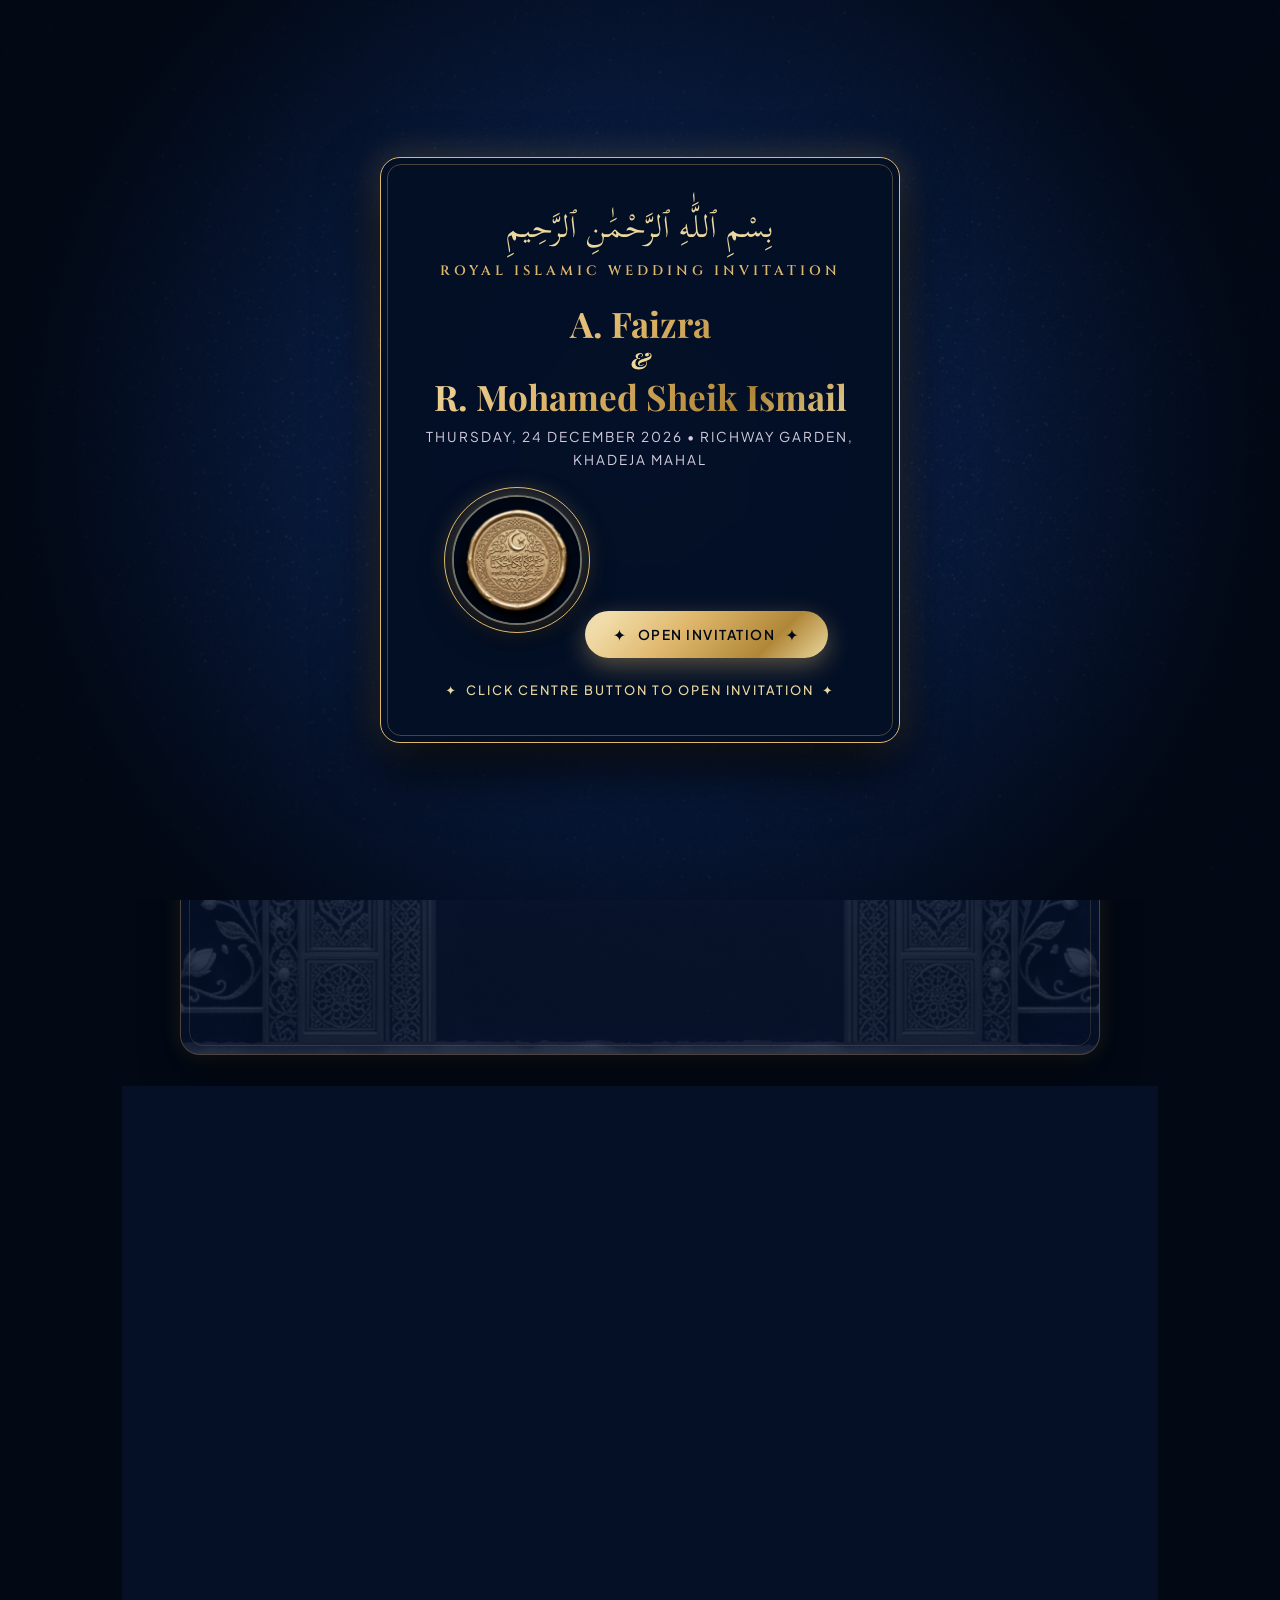
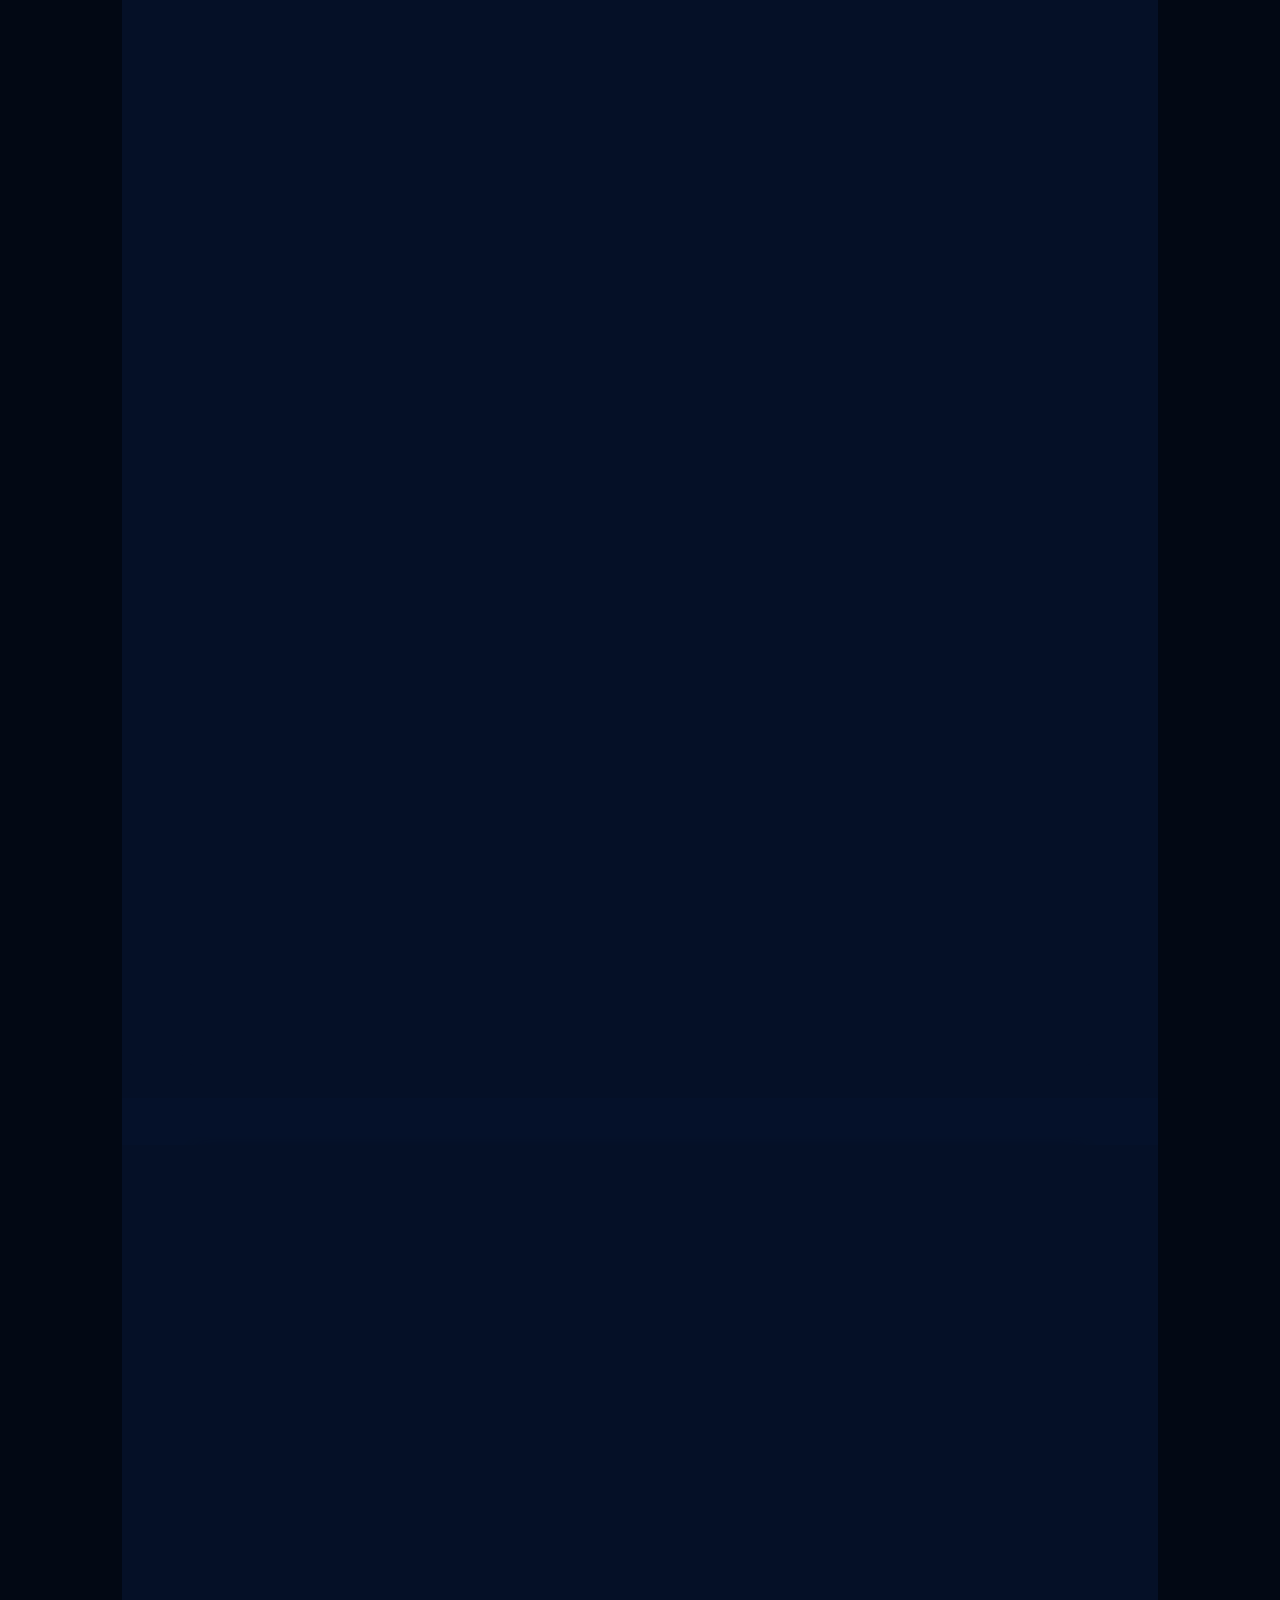
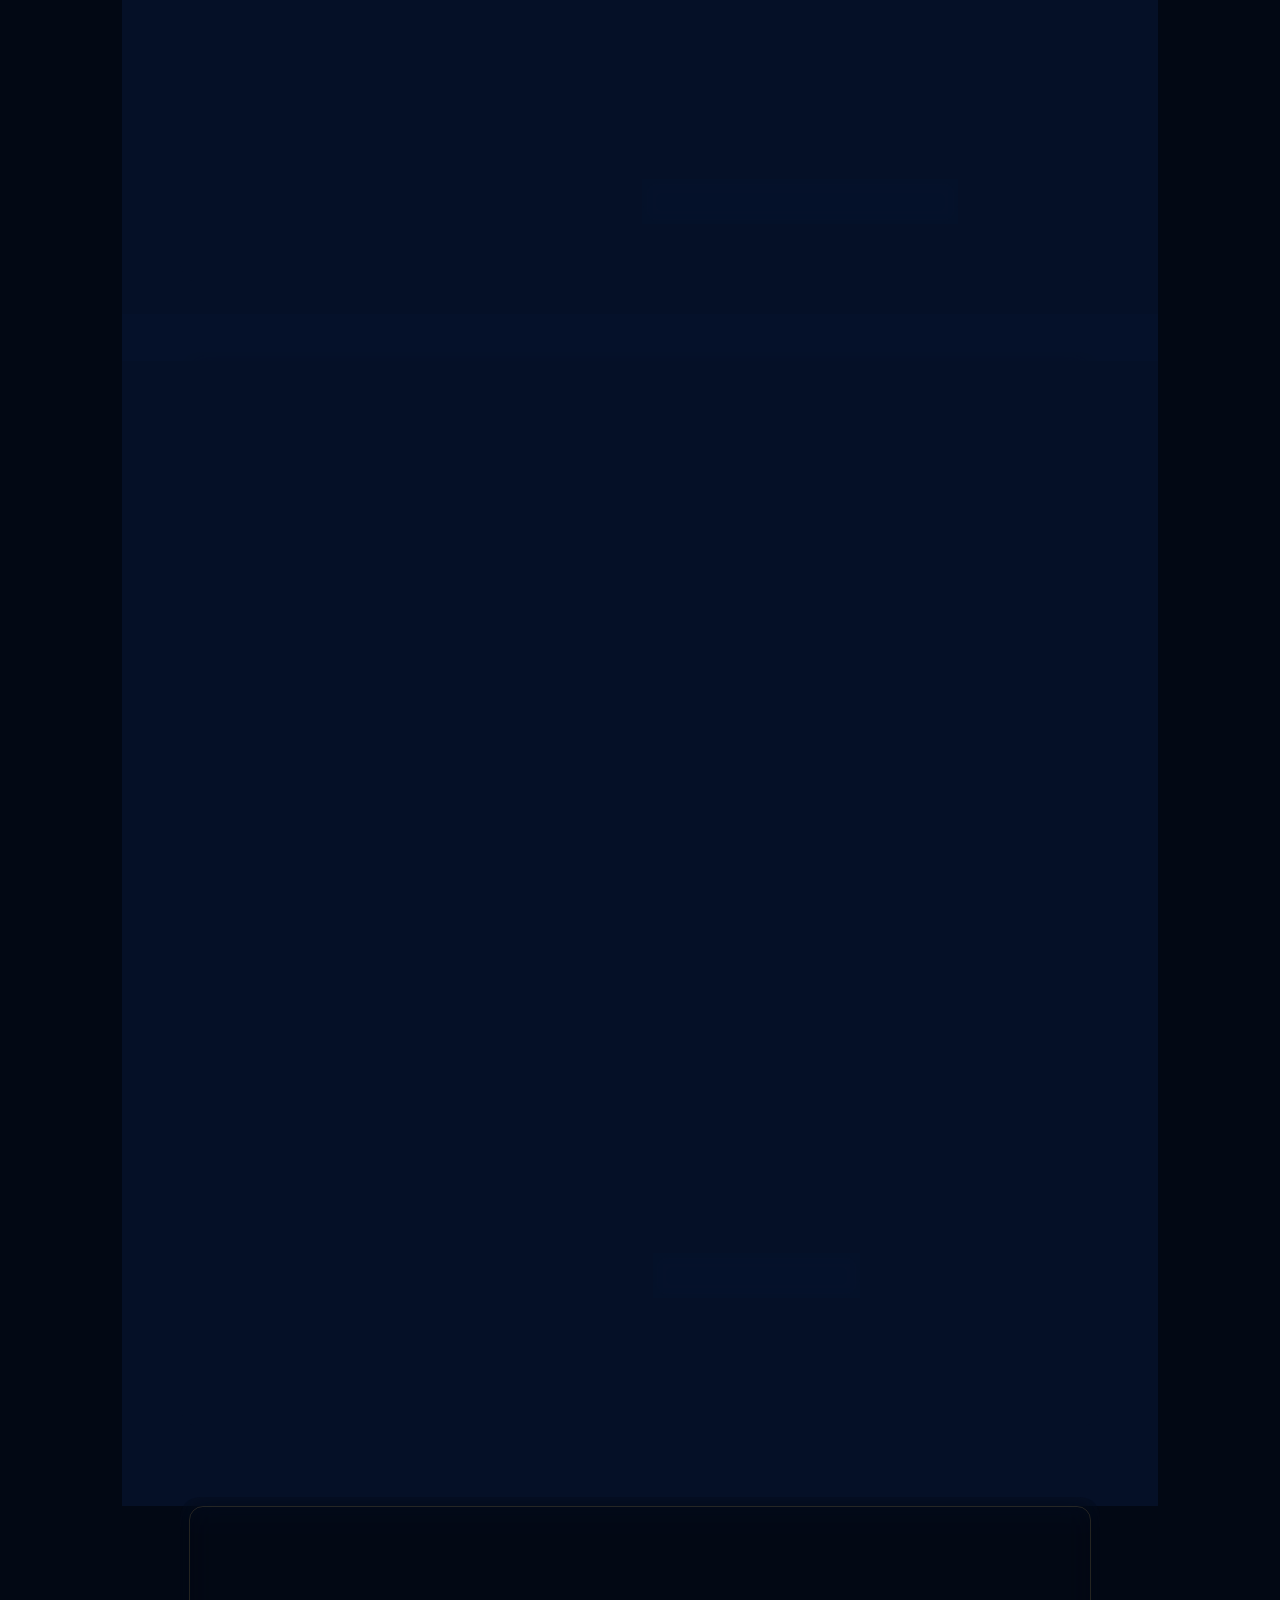
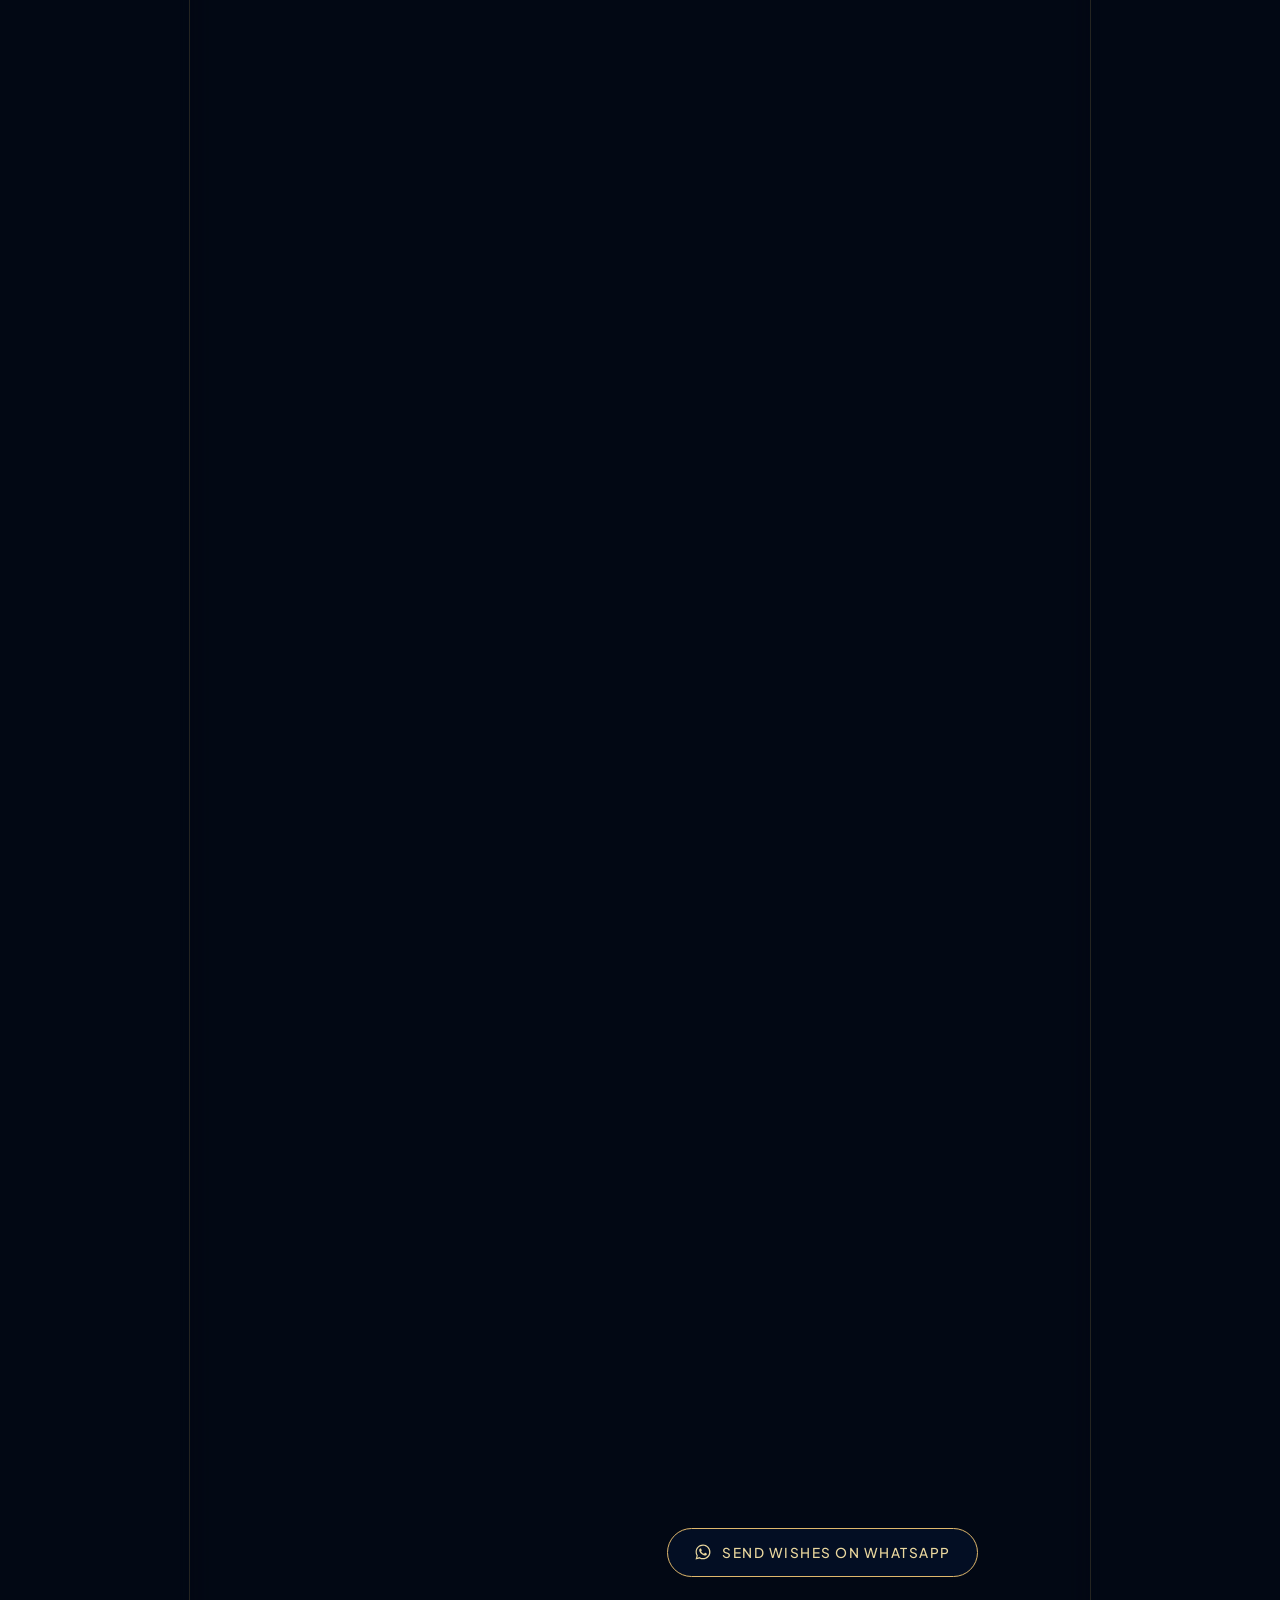
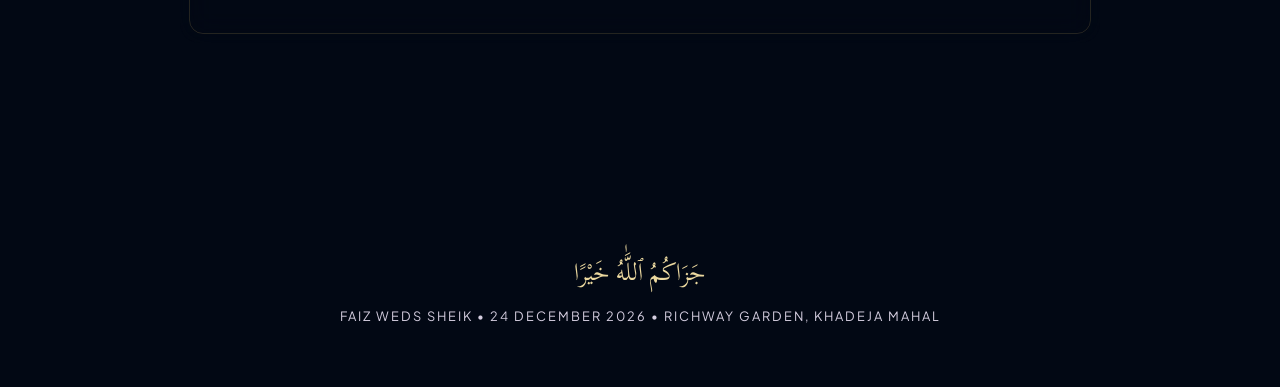
==== public/index.html @ b32bf3f4 "Synchronize all assets to public directory for zero-config Vercel static output and update productio" ====
<!DOCTYPE html>
<html lang="en" dir="ltr">
<head>
  <meta charset="UTF-8">
  <meta name="viewport" content="width=device-width, initial-scale=1.0">
  <title>Faiz Weds Sheik | Wedding Invitation</title>
  
  <!-- Primary Meta Tags -->
  <meta name="title" content="Faiz Weds Sheik | Wedding Invitation">
  <meta name="description" content="You are warmly invited to the Nikah of A. Faizra and R. Mohamed Sheik Ismail on Thursday, 24 December 2026, at 10:30 AM.">
  <meta name="theme-color" content="#020814">

  <!-- Open Graph / WhatsApp / Facebook Preview Metadata -->
  <meta property="og:site_name" content="Faiz Weds Sheik | Wedding Invitation">
  <meta property="og:type" content="website">
  <meta property="og:url" content="https://faizwedssheik.vercel.app/">
  <meta property="og:title" content="Faiz Weds Sheik | Wedding Invitation">
  <meta property="og:description" content="You are warmly invited to the Nikah of A. Faizra and R. Mohamed Sheik Ismail on Thursday, 24 December 2026, at 10:30 AM.">
  <meta property="og:image" content="https://faizwedssheik.vercel.app/assets/og_preview.jpg">
  <meta property="og:image:secure_url" content="https://faizwedssheik.vercel.app/assets/og_preview.jpg">
  <meta property="og:image:type" content="image/jpeg">
  <meta property="og:image:width" content="1200">
  <meta property="og:image:height" content="675">
  <meta property="og:image:alt" content="Faiz Weds Sheik | Wedding Invitation">

  <!-- Twitter / X Card Metadata -->
  <meta name="twitter:card" content="summary_large_image">
  <meta name="twitter:url" content="https://faizwedssheik.vercel.app/">
  <meta name="twitter:title" content="Faiz Weds Sheik | Wedding Invitation">
  <meta name="twitter:description" content="You are warmly invited to the Nikah of A. Faizra and R. Mohamed Sheik Ismail on Thursday, 24 December 2026, at 10:30 AM.">
  <meta name="twitter:image" content="https://faizwedssheik.vercel.app/assets/og_preview.jpg">

  <!-- Canonical Link -->
  <link rel="canonical" href="https://faizwedssheik.vercel.app/">

  <!-- Favicon & Touch Icon -->
  <link rel="icon" href="data:image/svg+xml,<svg xmlns=%22http://www.w3.org/2000/svg%22 viewBox=%220 0 100 100%22><text y=%22.9em%22 font-size=%2290%22>💍</text></svg>">
  <link rel="apple-touch-icon" href="assets/og_preview.jpg">

  <!-- Stylesheet -->
  <link rel="stylesheet" href="styles.css">
</head>
<body>

  <!-- Background Particle Dust Canvas -->
  <canvas id="gold-dust-canvas" aria-hidden="true"></canvas>

  <!-- Luxury Card Border Framing -->
  <div class="card-frame-outer" aria-hidden="true">
    <div class="card-frame-inner">
      <div class="corner-ornament corner-tl"></div>
      <div class="corner-ornament corner-tr"></div>
      <div class="corner-ornament corner-bl"></div>
      <div class="corner-ornament corner-br"></div>
    </div>
  </div>

  <!-- Top Action Bar (Language Switcher & Music Toggle) -->
  <header class="top-action-bar">
    <!-- Language Switcher Tabs: English | தமிழ் | العربية -->
    <div class="lang-switcher" role="tablist" aria-label="Language Selector">
      <button class="lang-tab active" data-lang="en" role="tab" aria-selected="true" type="button">English</button>
      <button class="lang-tab" data-lang="ta" role="tab" aria-selected="false" type="button">தமிழ்</button>
      <button class="lang-tab" data-lang="ar" role="tab" aria-selected="false" type="button">العربية</button>
    </div>

    <!-- Music Controls: Mute Audio -->
    <div class="music-controls-group">
      <button id="mute-toggle-btn" class="mute-toggle-btn" aria-label="Mute / Unmute Audio" type="button" title="Mute/Unmute">
        <svg class="speaker-icon" width="18" height="18" viewBox="0 0 24 24" fill="currentColor" aria-hidden="true">
          <path id="speaker-icon-path" d="M3 9v6h4l5 5V4L7 9H3zm13.5 3c0-1.77-1.02-3.29-2.5-4.03v8.05c1.48-.73 2.5-2.25 2.5-4.02zM14 3.23v2.06c2.89.86 5 3.54 5 6.71s-2.11 5.85-5 6.71v2.06c4.01-.91 7-4.49 7-8.77s-2.99-7.86-7-8.77z"/>
        </svg>
      </button>
    </div>
  </header>

  <!-- ==========================================================================
       ORIGINAL OPENING SCREEN OVERLAY (Click Centre Button to Open Invitation)
       ========================================================================== -->
  <div id="envelope-overlay" role="dialog" aria-modal="true" aria-label="Wedding Invitation Opening Screen">
    <div class="envelope-card">
      <div class="envelope-bismillah" lang="ar" dir="rtl">بِسْمِ ٱللَّٰهِ ٱلرَّحْمَٰنِ ٱلرَّحِيمِ</div>
      <p class="envelope-subtitle" data-i18n="envelope_subtitle">Royal Islamic Wedding Invitation</p>
      
      <div class="envelope-names">
        <span data-i18n="bride_name">A. Faizra</span>
        <span class="envelope-and">&amp;</span>
        <span data-i18n="groom_name">R. Mohamed Sheik Ismail</span>
      </div>
      
      <p class="envelope-date-preview" data-i18n="envelope_date_preview">Thursday, 24 December 2026 • Richway Garden, Khadeja Mahal</p>

      <!-- Centre Interactive Button: Open Invitation / Begin Our Journey -->
      <div class="wax-seal-wrapper" id="wax-seal-btn" role="button" tabindex="0" aria-label="Open the wedding invitation">
        <div class="wax-seal-pulse"></div>
        <img src="assets/blue_seal.jpg" alt="Royal Gold Nikah Seal" class="wax-seal-img" width="140" height="140">
      </div>

      <button id="open-invitation-btn" class="btn-royal-gold open-invitation-center-btn" type="button">
        <span class="btn-sparkle-icon">✦</span>
        <span data-i18n="btn_open_invitation">Open Invitation</span>
        <span class="btn-sparkle-icon">✦</span>
      </button>

      <div class="wax-seal-tap-hint">
        <span>✦</span> <span data-i18n="envelope_tap_hint">Click Centre Button to Open Invitation</span> <span>✦</span>
      </div>
    </div>
  </div>

  <!-- Background Audio: "Baraka Allahu Lakuma" (Multi-path fallback) -->
  <audio id="wedding-audio" loop preload="auto">
    <source src="audio/baraka-allahu-lakuma.mp3" type="audio/mpeg">
    <source src="public/audio/baraka-allahu-lakuma.mp3" type="audio/mpeg">
    <source src="assets/audio/baraka-allahu-lakuma.mp3" type="audio/mpeg">
  </audio>

  <!-- ==========================================================================
       MAIN INVITATION CARD CONTAINER (EXACTLY 5 SECTIONS)
       ========================================================================== -->
  <main class="invitation-main" id="invitation-content">

    <!-- ------------------------------------------------------------------------
         SECTION 1: WELCOME & SCRATCH CARD
         ------------------------------------------------------------------------ -->
    <section class="invitation-section welcome-scratch-section reveal-item" id="section-scratch">
      <div class="hero-arch-bg" aria-hidden="true"></div>

      <div class="bismillah-container">
        <div class="bismillah-arabic" lang="ar" dir="rtl">
          بِسْمِ ٱللَّٰهِ ٱلرَّحْمَٰنِ ٱلرَّحِيمِ
        </div>
        <p class="bismillah-translation" data-i18n="bismillah_trans">
          "In the Name of Allah, the Most Gracious, the Most Merciful"
        </p>
      </div>

      <div class="ornate-divider" aria-hidden="true">
        <span class="ornate-line"></span>
        <span class="ornate-icon">
          <svg viewBox="0 0 24 24"><path d="M12,2L14.5,8.5L21,11L14.5,13.5L12,20L9.5,13.5L3,11L9.5,8.5L12,2Z"/></svg>
        </span>
        <span class="ornate-line"></span>
      </div>

      <p class="hero-proclamation" data-i18n="hero_proclamation">Solemnization of Sacred Matrimony</p>
      <h1 class="hero-main-title" data-i18n="hero_title">
        Faiz Weds Sheik
      </h1>
      <p class="hero-calligraphy-subtitle" lang="ar" dir="rtl">
        بَارَكَ اللَّهُ لَكُمَا وَبَارَكَ عَلَيْكُمَا
      </p>

      <p class="scratch-instruction-text" data-i18n="scratch_instruction">
        Scratch to Reveal Our Special Day
      </p>

      <!-- Interactive Scratch Card Box -->
      <div class="scratch-card-container" id="scratch-card-box">
        <!-- Revealed Content Underneath Canvas -->
        <div class="scratch-revealed-content" id="scratch-revealed-layer">
          <div class="scratch-backdrop-decor" aria-hidden="true"></div>
          <div class="scratch-sparkle-overlay" aria-hidden="true"></div>
          <div class="scratch-initials-badge">
            <span class="scratch-initials-text">F &amp; M</span>
          </div>
          <div class="scratch-revealed-names" data-i18n="scratch_revealed_names">
            A. Faizra &amp; R. Mohamed Sheik Ismail
          </div>
          <p class="scratch-revealed-date" data-i18n="scratch_revealed_sub">
            Thursday, 24 December 2026 • Richway Garden, Khadeja Mahal
          </p>
          <div class="scratch-gold-shimmer-tag">
            <span class="shimmer-star">✦</span>
            <span data-i18n="scratch_revealed_badge">Blessed Sacred Union</span>
            <span class="shimmer-star">✦</span>
          </div>
        </div>

        <!-- Scratchable Gold-Blue Pattern Canvas -->
        <canvas id="scratch-canvas" class="scratch-canvas" width="460" height="260" aria-label="Scratch card canvas to reveal bride and groom details"></canvas>

        <!-- Centre Scratch Action Button (Triggers automated scratch reveal) -->
        <div class="scratch-center-action-overlay" id="scratch-center-action">
          <button id="scratch-center-btn" class="btn-royal-gold scratch-center-btn" type="button">
            <span class="scratch-sparkle-symbol">✦</span>
            <span id="scratch-btn-label" data-i18n="btn_scratch_action">Scratch to Reveal</span>
            <span class="scratch-sparkle-symbol">✦</span>
          </button>
        </div>
      </div>

      <!-- Music Choice Modal / Banner (Appears after scratch reveal) -->
      <div class="music-choice-card" id="music-choice-container">
        <p class="music-choice-prompt" data-i18n="music_choice_prompt">
          Would you like to play “Baraka Allahu Lakuma” while viewing our wedding invitation?
        </p>
        <div class="music-choice-actions">
          <button id="choice-play-music" class="btn-royal-gold" type="button">
            <svg width="18" height="18" viewBox="0 0 24 24" fill="currentColor" aria-hidden="true"><path d="M8 5v14l11-7z"/></svg>
            <span data-i18n="btn_play_music">Play Music</span>
          </button>
          <button id="choice-no-thanks" class="btn-royal-outline" type="button">
            <svg width="18" height="18" viewBox="0 0 24 24" fill="currentColor" aria-hidden="true"><path d="M19 6.41L17.59 5 12 10.59 6.41 5 5 6.41 10.59 12 5 17.59 6.41 19 12 13.41 17.59 19 19 17.59 13.41 12z"/></svg>
            <span data-i18n="btn_no_thanks">No Thanks</span>
          </button>
        </div>
      </div>
    </section>


    <!-- ------------------------------------------------------------------------
         SECTION 2: THE COUPLE AND THEIR FAMILIES
         ------------------------------------------------------------------------ -->
    <section class="invitation-section reveal-item" id="section-couple">
      <div class="section-tag" data-i18n="couple_tag">The Blessed Couple &amp; Families</div>
      <h2 class="section-title">
        <span class="gold-gradient-text" data-i18n="couple_title">Two Souls United by Faith &amp; Love</span>
      </h2>
      <p class="section-description" data-i18n="couple_desc">
        Embarking on a lifetime journey guided by mercy, mutual affection, and the Sunnah of our beloved Prophet Muhammad ﷺ.
      </p>

      <!-- Couple Romantic Portrait under Floral Arch -->
      <div class="couple-portrait-wrapper reveal-item">
        <div class="couple-portrait-arch-frame">
          <img src="assets/wedding_thumbnail.jpg" alt="A. Faizra & R. Mohamed Sheik Ismail - Blessed Couple under Arch" class="couple-portrait-img" loading="lazy">
          <div class="couple-portrait-overlay"></div>
          <div class="couple-portrait-border"></div>
        </div>
      </div>

      <!-- Bride and Groom Side-by-Side Cards -->
      <div class="couple-showcase">
        <!-- Bride Card -->
        <article class="couple-card reveal-item delay-1">
          <div class="couple-card-arch-frame" aria-hidden="true"></div>
          <div class="monogram-circle">
            <span class="monogram-text">AF</span>
          </div>
          <p class="couple-role" data-i18n="bride_role">The Bride</p>
          <h3 class="couple-name" data-i18n="bride_name">A. Faizra</h3>
          <div class="couple-education">B.Sc., MCA</div>
          <p class="couple-parents-title" data-i18n="bride_parents_title">Cherished Daughter of</p>
          <p class="couple-parents" data-i18n-html="bride_parents">
            Janab K.M. Ahamed Ali<br>&amp; A. Hajreen Begum
          </p>
        </article>

        <!-- Elegant Union Connector -->
        <div class="couple-union-divider">
          <div class="couple-union-symbol" title="Blessed Union">&amp;</div>
        </div>

        <!-- Groom Card -->
        <article class="couple-card reveal-item delay-2">
          <div class="couple-card-arch-frame" aria-hidden="true"></div>
          <div class="monogram-circle">
            <span class="monogram-text">MI</span>
          </div>
          <p class="couple-role" data-i18n="groom_role">The Groom</p>
          <h3 class="couple-name" data-i18n="groom_name">R. Mohamed Sheik Ismail</h3>
          <div class="couple-education">B.E.</div>
          <p class="couple-parents-title" data-i18n="groom_parents_title">Cherished Son of</p>
          <p class="couple-parents" data-i18n-html="groom_parents">
            (Late) Mr. M. Rahumathullah<br>&amp; Mrs. R. Barsana Begum
          </p>
        </article>
      </div>

      <!-- Families Section Integration -->
      <div class="family-grid">
        <div class="family-pillar-card reveal-item delay-1">
          <div class="family-pillar-icon" aria-hidden="true">
            <svg viewBox="0 0 24 24"><path d="M12 12c2.21 0 4-1.79 4-4s-1.79-4-4-4-4 1.79-4 4 1.79 4 4 4zm0 2c-2.67 0-8 1.34-8 4v2h16v-2c0-2.66-5.33-4-8-4z"/></svg>
          </div>
          <p class="family-pillar-side" data-i18n="family_bride_side">Bride's Parents</p>
          <h3 class="family-pillar-names" data-i18n-html="bride_parents">
            Janab K.M. Ahamed Ali<br>&amp; A. Hajreen Begum
          </h3>
          <p class="family-pillar-relation" data-i18n="family_bride_rel">Cordially request your warm presence and blessings</p>
        </div>

        <div class="family-pillar-card reveal-item delay-2">
          <div class="family-pillar-icon" aria-hidden="true">
            <svg viewBox="0 0 24 24"><path d="M12 12c2.21 0 4-1.79 4-4s-1.79-4-4-4-4 1.79-4 4 1.79 4 4 4zm0 2c-2.67 0-8 1.34-8 4v2h16v-2c0-2.66-5.33-4-8-4z"/></svg>
          </div>
          <p class="family-pillar-side" data-i18n="family_groom_side">Groom's Parents</p>
          <h3 class="family-pillar-names" data-i18n-html="groom_parents">
            (Late) Mr. M. Rahumathullah<br>&amp; Mrs. R. Barsana Begum
          </h3>
          <p class="family-pillar-relation" data-i18n="family_groom_rel">Cordially invite you to celebrate this blessed covenant</p>
        </div>
      </div>

      <p class="family-warm-invitation" data-i18n="family_invitation_msg">
        "Your presence and warm prayers will illuminate our celebration and bring abundant joy to our union."
      </p>
    </section>

    <!-- ------------------------------------------------------------------------
         SECTION 3: NIKAH INVITATION
         ------------------------------------------------------------------------ -->
    <section class="invitation-section reveal-item" id="section-nikah">
      <div class="section-tag" data-i18n="event_tag">Sacred Ceremony</div>
      <h2 class="section-title">
        <span class="gold-gradient-text" data-i18n="event_title">Nikah Solemnization</span>
      </h2>
      <p class="section-description" data-i18n="hero_announcement">
        Under the divine benevolence of Allah (Subhanahu Wa Ta'ala) and with heartfelt blessings from our parents and elders, we cordially request the honour of your esteemed presence and dua to witness and celebrate the sacred knot of Nikah.
      </p>

      <div class="event-details-grid">
        <!-- Date Card -->
        <div class="event-detail-card reveal-item delay-1">
          <div class="event-card-icon" aria-hidden="true">
            <svg viewBox="0 0 24 24"><path d="M19 4h-1V2h-2v2H8V2H6v2H5c-1.11 0-1.99.9-1.99 2L3 20a2 2 0 0 0 2 2h14c1.1 0 2-.9 2-2V6c0-1.1-.9-2-2-2zm0 16H5V10h14v10zm0-12H5V6h14v2z"/></svg>
          </div>
          <span class="event-card-label" data-i18n="card_day_date_label">Day &amp; Date</span>
          <div class="event-card-value" data-i18n="card_day_val">Thursday</div>
          <div class="event-card-subvalue" data-i18n="card_date_val">24 December 2026</div>
        </div>

        <!-- Time Card -->
        <div class="event-detail-card reveal-item delay-2">
          <div class="event-card-icon" aria-hidden="true">
            <svg viewBox="0 0 24 24"><path d="M11.99 2C6.47 2 2 6.48 2 12s4.47 10 9.99 10C17.52 22 22 17.52 22 12S17.52 2 11.99 2zM12 20c-4.42 0-8-3.58-8-8s3.58-8 8-8 8 3.58 8 8-3.58 8-8 8zm.5-13H11v6l5.25 3.15.75-1.23-4.5-2.67z"/></svg>
          </div>
          <span class="event-card-label" data-i18n="card_time_label">Nikah Time</span>
          <div class="event-card-value" data-i18n="card_time_val">10:30 AM</div>
          <div class="event-card-subvalue" data-i18n="card_time_sub">Morning Ceremony</div>
        </div>

        <!-- Venue Summary Card -->
        <div class="event-detail-card reveal-item delay-3">
          <div class="event-card-icon" aria-hidden="true">
            <svg viewBox="0 0 24 24"><path d="M12 2C8.13 2 5 5.13 5 9c0 5.25 7 13 7 13s7-7.75 7-13c0-3.87-3.13-7-7-7zm0 9.5c-1.38 0-2.5-1.12-2.5-2.5s1.12-2.5 2.5-2.5 2.5 1.12 2.5 2.5-1.12 2.5-2.5 2.5z"/></svg>
          </div>
          <span class="event-card-label" data-i18n="card_venue_label">Venue</span>
          <div class="event-card-value" data-i18n="venue_name_full">Richway Garden, Khadeja Mahal</div>
          <div class="event-card-subvalue" data-i18n="venue_timing_badge">Thursday, 24 December 2026 • 10:30 AM Onwards</div>
        </div>
      </div>

      <!-- Add to Calendar Buttons -->
      <div class="calendar-action-row">
        <a id="add-gcal-btn" class="btn-royal-gold" href="#" target="_blank" rel="noopener noreferrer">
          <svg width="18" height="18" viewBox="0 0 24 24" fill="currentColor" aria-hidden="true"><path d="M19 4h-1V2h-2v2H8V2H6v2H5c-1.11 0-1.99.9-1.99 2L3 20a2 2 0 0 0 2 2h14c1.1 0 2-.9 2-2V6c0-1.1-.9-2-2-2zm0 16H5V10h14v10zm-7-5h5v5h-5z"/></svg>
          <span data-i18n="btn_gcal">Add to Google Calendar</span>
        </a>

        <button id="download-ics-btn" class="btn-royal-outline" type="button">
          <svg width="18" height="18" viewBox="0 0 24 24" fill="currentColor" aria-hidden="true"><path d="M19.35 10.04C18.67 6.59 15.64 4 12 4 9.11 4 6.6 5.64 5.35 8.04 2.34 8.36 0 10.91 0 14c0 3.31 2.69 6 6 6h13c2.76 0 5-2.24 5-5 0-2.64-2.05-4.78-4.65-4.96zM17 13l-5 5-5-5h3V9h4v4h3z"/></svg>
          <span data-i18n="btn_ics">Apple / Outlook iCal (.ics)</span>
        </button>
      </div>
    </section>

    <!-- ------------------------------------------------------------------------
         SECTION 4: VENUE AND COUNTDOWN
         ------------------------------------------------------------------------ -->
    <section class="invitation-section countdown-venue-section reveal-item" id="section-venue-countdown">
      <div class="section-tag" data-i18n="venue_countdown_tag">Venue &amp; Live Countdown</div>
      <h2 class="section-title">
        <span class="gold-gradient-text" data-i18n="venue_section_title">The Wedding Venue &amp; Countdown</span>
      </h2>
      <p class="section-description" data-i18n="venue_desc">
        We eagerly await welcoming you to share in our celebration at this beautiful destination on Thursday, 24 December 2026 at 10:30 AM.
      </p>

      <!-- Live Countdown Timer -->
      <div class="countdown-grid" role="timer" aria-label="Countdown to Nikah">
        <!-- Days -->
        <div class="countdown-box">
          <span class="countdown-num" id="count-days">00</span>
          <span class="countdown-label" data-i18n="count_days">Days</span>
        </div>
        <!-- Hours -->
        <div class="countdown-box">
          <span class="countdown-num" id="count-hours">00</span>
          <span class="countdown-label" data-i18n="count_hours">Hours</span>
        </div>
        <!-- Minutes -->
        <div class="countdown-box">
          <span class="countdown-num" id="count-minutes">00</span>
          <span class="countdown-label" data-i18n="count_minutes">Minutes</span>
        </div>
        <!-- Seconds -->
        <div class="countdown-box">
          <span class="countdown-num" id="count-seconds">00</span>
          <span class="countdown-label" data-i18n="count_seconds">Seconds</span>
        </div>
      </div>

      <p class="countdown-message" id="countdown-status-text" data-i18n="countdown_status">
        Until We Say "Qubool Hai" Insha'Allah
      </p>

      <div class="ornate-divider" aria-hidden="true">
        <span class="ornate-line"></span>
        <span class="ornate-icon">
          <svg viewBox="0 0 24 24"><path d="M12 2C8.13 2 5 5.13 5 9c0 5.25 7 13 7 13s7-7.75 7-13c0-3.87-3.13-7-7-7zm0 9.5c-1.38 0-2.5-1.12-2.5-2.5s1.12-2.5 2.5-2.5 2.5 1.12 2.5 2.5-1.12 2.5-2.5 2.5z"/></svg>
        </span>
        <span class="ornate-line"></span>
      </div>

      <!-- Complete Venue Showcase Box -->
      <div class="venue-showcase-box">
        <div class="venue-icon-large" aria-hidden="true">
          <svg viewBox="0 0 24 24"><path d="M12 2C8.13 2 5 5.13 5 9c0 5.25 7 13 7 13s7-7.75 7-13c0-3.87-3.13-7-7-7zm0 9.5c-1.38 0-2.5-1.12-2.5-2.5s1.12-2.5 2.5-2.5 2.5 1.12 2.5 2.5-1.12 2.5-2.5 2.5z"/></svg>
        </div>
        <h3 class="venue-name-highlight" data-i18n="venue_name_full">Richway Garden, Khadeja Mahal</h3>
        <p class="venue-location-text" data-i18n="venue_sub_location">Pattukkottai - Adirai Road, Adirampattinam</p>
        <span class="venue-timing-badge" data-i18n="venue_timing_badge">Thursday, 24 December 2026 • 10:30 AM Onwards</span>

        <div class="venue-actions">
          <a class="btn-royal-gold" 
             href="https://www.google.com/maps/search/?api=1&query=Richway+Garden+Khadeja+Mahal+Adirampattinam" 
             target="_blank" 
             rel="noopener noreferrer" 
             id="open-maps-btn">
            <svg width="18" height="18" viewBox="0 0 24 24" fill="currentColor" aria-hidden="true"><path d="M20.5 3l-.16.03L15 5.1 9 3 3.36 4.9c-.21.07-.36.25-.36.48V20.5c0 .28.22.5.5.5l.16-.03L9 18.9l6 2.1 5.64-1.9c.21-.07.36-.25.36-.48V3.5c0-.28-.22-.5-.5-.5zM15 19l-6-2.11V5l6 2.11V19z"/></svg>
            <span data-i18n="btn_maps">Get Directions</span>
          </a>

          <button class="btn-royal-outline" id="copy-address-btn" type="button">
            <svg width="18" height="18" viewBox="0 0 24 24" fill="currentColor" aria-hidden="true"><path d="M16 1H4c-1.1 0-2 .9-2 2v14h2V3h12V1zm3 4H8c-1.1 0-2 .9-2 2v14c0 1.1.9 2 2 2h11c1.1 0 2-.9 2-2V7c0-1.1-.9-2-2-2zm0 16H8V7h11v14z"/></svg>
            <span data-i18n="btn_copy_addr">Copy Address</span>
          </button>
        </div>
      </div>
    </section>

    <!-- ------------------------------------------------------------------------
         SECTION 5: FINAL INVITATION AND DUA
         ------------------------------------------------------------------------ -->
    <section class="invitation-section final-invitation-section reveal-item" id="section-dua-final">
      <div class="section-tag" data-i18n="final_tag">Blessings &amp; Heartfelt Dua</div>
      <h2 class="section-title">
        <span class="gold-gradient-text" data-i18n="final_title">A Covenant of Love &amp; Faith</span>
      </h2>

      <!-- Surah Ar-Rum 30:21 -->
      <div class="quran-quote-box">
        <p class="quran-arabic-text" lang="ar" dir="rtl">
          وَمِنْ آيَاتِهِ أَنْ خَلَقَ لَكُم مِّنْ أَنفُسِكُمْ أَزْوَاجًا لِّتَسْكُنُوا إِلَيْهَا وَجَعَلَ بَيْنَكُم مَّوَدَّةً وَرَحْمَةً
        </p>
        <p class="quran-translation" data-i18n="quran_translation">
          "And among His signs is that He created for you mates from among yourselves, that you may dwell in tranquility with them; and He has put love and mercy between your hearts."
        </p>
        <span class="quran-citation" data-i18n="quran_citation">— Surah Ar-Rum [30:21] —</span>
      </div>

      <!-- Prophetic Blessing Dua -->
      <div class="prophetic-dua-box">
        <p class="dua-arabic" lang="ar" dir="rtl">
          بَارَكَ اللَّهُ لَكَ وَبَارَكَ عَلَيْكَ وَجَمَعَ بَيْنَكُمَا فِي خَيْرٍ
        </p>
        <p class="dua-meaning" data-i18n="dua_meaning">
          "May Allah bless you, bestow His blessings upon you, and join you together in goodness and harmony."
        </p>
      </div>

      <p class="final-message-quote" data-i18n="final_quote">
        "As we step forward onto this sacred path of companionship, your presence, warm smiles, and sincere duas are the most precious gifts we could cherish."
      </p>

      <div class="ornate-divider" aria-hidden="true">
        <span class="ornate-line"></span>
        <span class="ornate-icon">
          <svg viewBox="0 0 24 24"><path d="M12 2L9.19 8.63 2 9.24l5.46 4.73L5.82 21 12 17.27 18.18 21l-1.64-7.03L22 9.24l-7.19-.61L12 2z"/></svg>
        </span>
        <span class="ornate-line"></span>
      </div>

      <!-- Guest Dua Corner / Blessings Interactive Box -->
      <div class="blessings-interactive-box">
        <h4 data-i18n="guestbook_title">Leave Your Dua for the Couple</h4>
        <p data-i18n="guestbook_sub">Send a prayer or warm message to Faizra &amp; Mohamed Sheik Ismail</p>

        <form id="blessing-form">
          <div class="blessing-form-group">
            <input type="text" id="guest-name" class="blessing-input" placeholder="Your Name / Family Name" required>
          </div>
          <div class="blessing-form-group">
            <textarea id="guest-dua" class="blessing-textarea" placeholder="Write your Dua or blessing for the couple..." required></textarea>
          </div>
          <button type="submit" class="btn-royal-gold" style="width: 100%; justify-content: center;">
            <svg width="18" height="18" viewBox="0 0 24 24" fill="currentColor" aria-hidden="true"><path d="M2.01 21L23 12 2.01 3 2 10l15 2-15 2z"/></svg>
            <span data-i18n="btn_send_dua">Send Your Blessed Dua</span>
          </button>
        </form>

        <div class="blessings-feed" id="blessings-feed" aria-live="polite">
          <!-- Populated dynamically by script.js -->
        </div>
      </div>

      <!-- Final Action Buttons: WhatsApp Share & Contact -->
      <div class="final-buttons-row">
        <!-- WhatsApp Invitation Share Button -->
        <button class="btn-royal-gold" id="share-whatsapp-btn" type="button">
          <svg width="18" height="18" viewBox="0 0 24 24" fill="currentColor" aria-hidden="true"><path d="M12.04 2c-5.46 0-9.91 4.45-9.91 9.91 0 1.75.46 3.45 1.32 4.95L2.05 22l5.25-1.38c1.45.79 3.08 1.21 4.74 1.21 5.46 0 9.91-4.45 9.91-9.91 0-2.65-1.03-5.14-2.9-7.01A9.816 9.816 0 0 0 12.04 2zm0 18.15c-1.5 0-2.97-.4-4.26-1.16l-.31-.18-3.16.83.84-3.08-.2-.32a8.18 8.18 0 0 1-1.25-4.33c0-4.54 3.7-8.24 8.24-8.24 2.2 0 4.27.86 5.82 2.42a8.18 8.18 0 0 1 2.41 5.83c.01 4.54-3.69 8.23-8.23 8.23zm4.51-6.18c-.25-.12-1.47-.72-1.7-.81-.23-.08-.39-.12-.56.12-.17.25-.64.81-.79.97-.14.17-.29.19-.54.06-.25-.12-1.05-.39-2-1.23-.74-.66-1.25-1.48-1.39-1.73-.14-.25-.02-.38.11-.5.11-.11.25-.29.37-.43.12-.14.17-.25.25-.41.08-.17.04-.31-.02-.43s-.56-1.34-.76-1.84c-.2-.48-.41-.42-.56-.43h-.48c-.17 0-.44.06-.67.31-.23.25-.88.86-.88 2.1 0 1.24.9 2.44 1.03 2.61.12.17 1.77 2.7 4.29 3.78.6.26 1.07.41 1.44.53.6.19 1.15.16 1.59.1.48-.07 1.47-.6 1.68-1.18.21-.58.21-1.07.14-1.18-.06-.11-.23-.17-.48-.29z"/></svg>
          <span data-i18n="btn_share_wa">Share Invitation via WhatsApp</span>
        </button>

        <!-- Direct WhatsApp RSVP / Message Button (Configured safely, checks for phone number or defaults to friendly prompt) -->
        <a class="btn-royal-outline" id="direct-whatsapp-btn" href="#" target="_blank" rel="noopener noreferrer">
          <svg width="18" height="18" viewBox="0 0 24 24" fill="currentColor" aria-hidden="true"><path d="M12.04 2c-5.46 0-9.91 4.45-9.91 9.91 0 1.75.46 3.45 1.32 4.95L2.05 22l5.25-1.38c1.45.79 3.08 1.21 4.74 1.21 5.46 0 9.91-4.45 9.91-9.91 0-2.65-1.03-5.14-2.9-7.01A9.816 9.816 0 0 0 12.04 2zm0 18.15c-1.5 0-2.97-.4-4.26-1.16l-.31-.18-3.16.83.84-3.08-.2-.32a8.18 8.18 0 0 1-1.25-4.33c0-4.54 3.7-8.24 8.24-8.24 2.2 0 4.27.86 5.82 2.42a8.18 8.18 0 0 1 2.41 5.83c.01 4.54-3.69 8.23-8.23 8.23zm4.51-6.18c-.25-.12-1.47-.72-1.7-.81-.23-.08-.39-.12-.56.12-.17.25-.64.81-.79.97-.14.17-.29.19-.54.06-.25-.12-1.05-.39-2-1.23-.74-.66-1.25-1.48-1.39-1.73-.14-.25-.02-.38.11-.5.11-.11.25-.29.37-.43.12-.14.17-.25.25-.41.08-.17.04-.31-.02-.43s-.56-1.34-.76-1.84c-.2-.48-.41-.42-.56-.43h-.48c-.17 0-.44.06-.67.31-.23.25-.88.86-.88 2.1 0 1.24.9 2.44 1.03 2.61.12.17 1.77 2.7 4.29 3.78.6.26 1.07.41 1.44.53.6.19 1.15.16 1.59.1.48-.07 1.47-.6 1.68-1.18.21-.58.21-1.07.14-1.18-.06-.11-.23-.17-.48-.29z"/></svg>
          <span data-i18n="btn_wa_rsvp">Send Wishes on WhatsApp</span>
        </a>
      </div>
    </section>

  </main>

  <!-- ==========================================================================
       FOOTER
       ========================================================================== -->
  <footer class="invitation-footer">
    <div class="footer-bismillah" lang="ar" dir="rtl">
      جَزَاكُمُ ٱللَّٰهُ خَيْرًا
    </div>
    <p class="footer-copy" data-i18n="footer_copy">
      Faiz Weds Sheik • 24 December 2026 • Richway Garden, Khadeja Mahal
    </p>
  </footer>

  <!-- Scripts -->
  <script src="script.js"></script>
</body>
</html>
---- public/styles.css ----
/* ==========================================================================
   LUXURY ISLAMIC NIKAH INVITATION - STYLESHEET (ROYAL SAPPHIRE BLUE THEME)
   Bride: A. Faizra (B.Sc., MCA)
   Groom: R. Mohamed Sheik Ismail (B.E.)
   Date: Thursday, 24 December 2026 • 10:30 AM
   Venue: Katheeja Mahal, Adirampattinam
   Palette: Royal Sapphire Blue, Midnight Lapis, Champagne Gold, Ivory/Cream
   ========================================================================== */

/* --- Google Fonts Import --- */
@import url('https://fonts.googleapis.com/css2?family=Amiri:ital,wght@0,400;0,700;1,400&family=Cinzel:wght@500;600;700;800;900&family=Cinzel+Decorative:wght@400;700;900&family=Playfair+Display:ital,wght@0,400;0,500;0,600;0,700;0,800;1,400;1,600&family=Cormorant+Garamond:ital,wght@0,400;0,600;0,700;1,400;1,600&family=Plus+Jakarta+Sans:wght@300;400;500;600;700&family=Noto+Serif+Tamil:wght@400;600;700&family=Scheherazade+New:wght@500;600;700&display=swap');

/* --- Design Tokens & Variables --- */
:root {
  /* Royal Blue & Midnight Lapis Palette */
  --blue-deepest: #020814;
  --blue-night: #040e22;
  --blue-dark: #071736;
  --blue-base: #0a214d;
  --blue-medium: #0e2e6b;
  --blue-accent: #154294;
  --blue-surface: rgba(7, 23, 54, 0.76);
  --blue-glass: rgba(10, 33, 77, 0.58);
  --blue-glass-card: rgba(6, 19, 44, 0.84);

  /* Gold & Champagne Palette */
  --gold-primary: #dfb76c;
  --gold-champagne: #ebd89f;
  --gold-light: #f7e8bd;
  --gold-pale: #fff6e0;
  --gold-bronze: #b08738;
  --gold-deep: #7a5818;
  --gold-glow: rgba(223, 183, 108, 0.38);
  --gold-glow-soft: rgba(235, 216, 159, 0.2);
  --gold-gradient: linear-gradient(135deg, #f7e8bd 0%, #dfb76c 40%, #b08738 75%, #ebd89f 100%);
  --gold-gradient-subtle: linear-gradient(135deg, rgba(247, 232, 189, 0.16) 0%, rgba(223, 183, 108, 0.08) 50%, rgba(176, 135, 56, 0.16) 100%);
  --gold-gradient-border: linear-gradient(135deg, #b08738, #f7e8bd 30%, #dfb76c 60%, #7a5818);

  /* Ivory & Cream Palette */
  --ivory-white: #fdfcf9;
  --ivory-cream: #f8f6f0;
  --ivory-warm: #f2eee4;
  --ivory-muted: #d5cee0;
  --ivory-subtle: rgba(248, 246, 240, 0.78);

  /* Enhanced High-End Typography */
  --font-royal: 'Cinzel', 'Cinzel Decorative', 'Playfair Display', Georgia, serif;
  --font-serif: 'Playfair Display', 'Cormorant Garamond', Georgia, serif;
  --font-arabic: 'Scheherazade New', 'Amiri', 'Traditional Arabic', serif;
  --font-tamil: 'Noto Serif Tamil', 'Latha', serif;
  --font-sans: 'Plus Jakarta Sans', system-ui, -apple-system, sans-serif;

  /* Shadows & Depth */
  --shadow-gold: 0 10px 35px -5px rgba(223, 183, 108, 0.24);
  --shadow-card: 0 20px 45px -10px rgba(0, 0, 0, 0.55), 0 0 20px rgba(223, 183, 108, 0.14);
  --shadow-elevation: 0 30px 60px rgba(0, 0, 0, 0.7), 0 0 40px rgba(223, 183, 108, 0.18);

  /* Transitions */
  --ease-royal: cubic-bezier(0.25, 1, 0.35, 1);
  --transition-smooth: all 0.5s var(--ease-royal);
}


/* --- Base & Reset --- */
*, *::before, *::after {
  box-sizing: border-box;
  margin: 0;
  padding: 0;
}

html {
  font-size: 16px;
  scroll-behavior: smooth;
  background-color: var(--blue-deepest);
  color: var(--ivory-cream);
  overflow-x: hidden;
  -webkit-font-smoothing: antialiased;
  -moz-osx-font-smoothing: grayscale;
}

body {
  font-family: var(--font-sans);
  background: var(--blue-deepest);
  background-image: 
    radial-gradient(ellipse at 50% 0%, rgba(21, 66, 148, 0.35) 0%, transparent 70%),
    radial-gradient(ellipse at 50% 100%, rgba(10, 33, 77, 0.45) 0%, transparent 70%),
    url('assets/blue_texture.jpg');
  background-repeat: repeat;
  background-size: cover;
  background-attachment: fixed;
  color: var(--ivory-cream);
  min-height: 100vh;
  line-height: 1.7;
  position: relative;
  overflow-x: hidden;
}

/* Custom Scrollbar */
::-webkit-scrollbar {
  width: 8px;
}
::-webkit-scrollbar-track {
  background: var(--blue-deepest);
}
::-webkit-scrollbar-thumb {
  background: linear-gradient(to bottom, var(--gold-deep), var(--gold-primary), var(--gold-deep));
  border-radius: 4px;
}
::-webkit-scrollbar-thumb:hover {
  background: var(--gold-primary);
}

/* Canvas Particle Background */
#gold-dust-canvas {
  position: fixed;
  top: 0;
  left: 0;
  width: 100%;
  height: 100%;
  pointer-events: none;
  z-index: 1;
  opacity: 0.85;
}

/* Page Frame Border - Digital Card Aesthetic */
.card-frame-outer {
  position: fixed;
  top: 10px;
  left: 10px;
  right: 10px;
  bottom: 10px;
  border: 1px solid rgba(223, 183, 108, 0.3);
  pointer-events: none;
  z-index: 90;
  transition: var(--transition-smooth);
}

.card-frame-inner {
  position: absolute;
  top: 4px;
  left: 4px;
  right: 4px;
  bottom: 4px;
  border: 1px solid rgba(223, 183, 108, 0.14);
}

.corner-ornament {
  position: absolute;
  width: 28px;
  height: 28px;
  border: 2px solid var(--gold-primary);
}

.corner-tl { top: -2px; left: -2px; border-right: none; border-bottom: none; }
.corner-tr { top: -2px; right: -2px; border-left: none; border-bottom: none; }
.corner-bl { bottom: -2px; left: -2px; border-right: none; border-top: none; }
.corner-br { bottom: -2px; right: -2px; border-left: none; border-top: none; }

/* ==========================================================================
   TOP AUDIO & LANGUAGE NAVIGATION BAR
   ========================================================================== */
.top-action-bar {
  position: fixed;
  top: 18px;
  left: 24px;
  right: 24px;
  z-index: 99;
  display: flex;
  align-items: center;
  justify-content: space-between;
  gap: 12px;
  pointer-events: none;
}

.top-action-bar > * {
  pointer-events: auto;
}

/* Elegant Segmented Language Switcher */
.lang-switcher {
  display: inline-flex;
  align-items: center;
  background: rgba(4, 15, 36, 0.88);
  border: 1px solid var(--gold-primary);
  border-radius: 30px;
  padding: 3px;
  box-shadow: 0 4px 15px rgba(0, 0, 0, 0.45), 0 0 12px rgba(223, 183, 108, 0.28);
  backdrop-filter: blur(10px);
  transition: var(--transition-smooth);
}

.lang-tab {
  background: transparent;
  border: none;
  color: var(--gold-champagne);
  font-family: var(--font-sans);
  font-size: 0.82rem;
  font-weight: 500;
  letter-spacing: 0.5px;
  padding: 7px 16px;
  border-radius: 22px;
  cursor: pointer;
  transition: all 0.3s cubic-bezier(0.2, 0.8, 0.2, 1);
  white-space: nowrap;
}

.lang-tab:hover {
  color: var(--ivory-white);
  background: rgba(223, 183, 108, 0.12);
}

.lang-tab.active {
  background: var(--gold-gradient);
  color: var(--blue-deepest);
  font-weight: 700;
  box-shadow: 0 2px 10px rgba(223, 183, 108, 0.5);
  transform: scale(1.02);
}

.lang-tab[data-lang="ta"] {
  font-family: 'Noto Serif Tamil', var(--font-sans);
  font-size: 0.84rem;
}

.lang-tab[data-lang="ar"] {
  font-family: var(--font-arabic), serif;
  font-size: 0.95rem;
  font-weight: 700;
}

/* Header Action Bar Controls Group */
.music-controls-group {
  display: flex;
  align-items: center;
  gap: 8px;
}

.mute-toggle-btn {
  background: rgba(6, 19, 44, 0.88);
  border: 1px solid var(--gold-primary);
  border-radius: 50%;
  width: 38px;
  height: 38px;
  display: flex;
  align-items: center;
  justify-content: center;
  color: var(--gold-pale);
  cursor: pointer;
  box-shadow: 0 4px 15px rgba(0, 0, 0, 0.45), 0 0 10px rgba(223, 183, 108, 0.28);
  backdrop-filter: blur(8px);
  transition: all 0.3s ease;
}

.mute-toggle-btn:hover {
  background: var(--gold-primary);
  color: var(--blue-deepest);
  transform: translateY(-2px);
}

.mute-toggle-btn.muted {
  border-color: rgba(223, 183, 108, 0.4);
  color: var(--ivory-muted);
  opacity: 0.8;
}

.music-toggle-btn {
  background: rgba(6, 19, 44, 0.88);
  border: 1px solid var(--gold-primary);
  border-radius: 40px;
  padding: 8px 18px;
  color: var(--gold-pale);
  font-family: var(--font-sans);
  font-size: 0.8rem;
  font-weight: 600;
  letter-spacing: 1px;
  text-transform: uppercase;
  display: flex;
  align-items: center;
  gap: 10px;
  cursor: pointer;
  box-shadow: 0 4px 15px rgba(0, 0, 0, 0.45), 0 0 10px rgba(223, 183, 108, 0.28);
  backdrop-filter: blur(8px);
  transition: all 0.3s ease;
}

.music-toggle-btn:hover {
  background: var(--gold-primary);
  color: var(--blue-deepest);
  box-shadow: 0 4px 20px rgba(223, 183, 108, 0.55);
  transform: translateY(-2px);
}

.music-icon-wrap {
  width: 18px;
  height: 18px;
  display: flex;
  align-items: center;
  justify-content: center;
}

.sound-waves {
  display: inline-flex;
  align-items: flex-end;
  gap: 2px;
  height: 14px;
}

.sound-bar {
  width: 2.5px;
  background: currentColor;
  border-radius: 1px;
  height: 3px;
  transition: height 0.2s ease;
}

.music-playing .sound-bar:nth-child(1) {
  animation: soundBounce 1s infinite ease-in-out;
}
.music-playing .sound-bar:nth-child(2) {
  animation: soundBounce 1s infinite ease-in-out 0.2s;
}
.music-playing .sound-bar:nth-child(3) {
  animation: soundBounce 1s infinite ease-in-out 0.4s;
}

@keyframes soundBounce {
  0%, 100% { height: 4px; }
  50% { height: 14px; }
}

/* ==========================================================================
   ORIGINAL FULL-SCREEN OPENING OVERLAY (Click Centre Button to Open Invitation)
   ========================================================================== */
#envelope-overlay {
  position: fixed;
  inset: 0;
  background: radial-gradient(circle at center, #0a214d 0%, #020814 90%);
  background-image: 
    radial-gradient(circle at center, rgba(14, 46, 107, 0.85) 0%, rgba(2, 8, 20, 0.98) 80%),
    url('assets/blue_texture.jpg');
  background-size: cover;
  background-position: center;
  z-index: 1000;
  display: flex;
  align-items: center;
  justify-content: center;
  transition: opacity 1.2s var(--ease-royal), transform 1.2s var(--ease-royal), visibility 1.2s;
  overflow: hidden;
}

#envelope-overlay.opened {
  opacity: 0;
  transform: scale(1.08);
  pointer-events: none;
  visibility: hidden;
}

.envelope-card {
  position: relative;
  max-width: 520px;
  width: 90%;
  padding: 44px 30px 40px;
  background: rgba(4, 15, 36, 0.95);
  border: 1px solid var(--gold-primary);
  border-radius: 20px;
  text-align: center;
  box-shadow: 0 25px 60px rgba(0, 0, 0, 0.85), 0 0 35px rgba(223, 183, 108, 0.28);
  backdrop-filter: blur(14px);
  animation: cardFloat 6s ease-in-out infinite;
}

@keyframes cardFloat {
  0%, 100% { transform: translateY(0); }
  50% { transform: translateY(-8px); }
}

.envelope-card::before {
  content: '';
  position: absolute;
  inset: 6px;
  border: 1px solid rgba(223, 183, 108, 0.32);
  border-radius: 14px;
  pointer-events: none;
}

.envelope-bismillah {
  font-family: var(--font-arabic);
  font-size: 1.9rem;
  color: var(--gold-champagne);
  margin-bottom: 6px;
  letter-spacing: 1px;
}

.envelope-subtitle {
  font-family: var(--font-royal);
  font-size: 0.85rem;
  color: var(--gold-primary);
  letter-spacing: 4px;
  text-transform: uppercase;
  margin-bottom: 20px;
  font-weight: 600;
}

.envelope-names {
  font-family: var(--font-serif);
  font-size: 2.2rem;
  font-weight: 700;
  color: var(--ivory-white);
  line-height: 1.2;
  margin-bottom: 6px;
  background: var(--gold-gradient);
  -webkit-background-clip: text;
  -webkit-text-fill-color: transparent;
}

.envelope-and {
  font-family: var(--font-serif);
  font-style: italic;
  font-size: 1.4rem;
  color: var(--gold-champagne);
  display: block;
  margin: 2px 0;
  -webkit-text-fill-color: var(--gold-champagne);
}

.envelope-date-preview {
  font-size: 0.85rem;
  color: var(--ivory-muted);
  letter-spacing: 2px;
  text-transform: uppercase;
  margin-bottom: 24px;
}

.wax-seal-wrapper {
  position: relative;
  display: inline-block;
  cursor: pointer;
  margin: 0 auto 16px;
  transition: transform 0.4s var(--ease-royal);
}

.wax-seal-wrapper:hover {
  transform: scale(1.06);
}

.wax-seal-img {
  width: 130px;
  height: 130px;
  border-radius: 50%;
  object-fit: cover;
  box-shadow: 0 10px 30px rgba(0, 0, 0, 0.65), 0 0 25px rgba(223, 183, 108, 0.42);
  display: block;
  border: 2px solid rgba(247, 232, 189, 0.45);
}

.wax-seal-pulse {
  position: absolute;
  inset: -8px;
  border-radius: 50%;
  border: 1px solid var(--gold-primary);
  animation: sealPulse 2.5s infinite;
  pointer-events: none;
}

@keyframes sealPulse {
  0% { transform: scale(0.95); opacity: 0.8; }
  50% { transform: scale(1.12); opacity: 0; }
  100% { transform: scale(0.95); opacity: 0; }
}

.open-invitation-center-btn {
  margin: 10px auto 14px;
  padding: 14px 34px;
  font-size: 0.95rem;
  letter-spacing: 2px;
  font-weight: 700;
  display: inline-flex;
  align-items: center;
  gap: 12px;
  cursor: pointer;
  box-shadow: 0 8px 30px rgba(223, 183, 108, 0.45);
}

.open-invitation-center-btn:hover {
  transform: translateY(-3px) scale(1.02);
  box-shadow: 0 12px 35px rgba(223, 183, 108, 0.65);
}

.btn-sparkle-icon {
  color: var(--blue-deepest);
  font-size: 1rem;
}

.wax-seal-tap-hint {
  font-size: 0.8rem;
  font-weight: 500;
  letter-spacing: 2px;
  text-transform: uppercase;
  color: var(--gold-champagne);
  display: flex;
  align-items: center;
  justify-content: center;
  gap: 8px;
  margin-top: 8px;
}

/* ==========================================================================
   INTERACTIVE SCRATCH CARD & MUSIC CHOICE STYLES (SECTION 1)
   ========================================================================== */
.welcome-scratch-section {
  padding: 60px 25px 50px;
  background: linear-gradient(180deg, rgba(7, 24, 58, 0.94) 0%, rgba(3, 10, 24, 0.97) 100%);
  position: relative;
  text-align: center;
}

.scratch-instruction-text {
  font-family: var(--font-royal);
  font-size: 0.95rem;
  letter-spacing: 3px;
  text-transform: uppercase;
  color: var(--gold-champagne);
  margin: 18px 0 24px;
  animation: pulseGentle 2.5s infinite ease-in-out;
}

/* Scratch Card Container */
.scratch-card-container {
  position: relative;
  width: 100%;
  max-width: 480px;
  height: 280px;
  margin: 0 auto 20px;
  border-radius: 20px;
  overflow: hidden;
  box-shadow: 0 16px 45px rgba(0, 0, 0, 0.7), 0 0 35px rgba(223, 183, 108, 0.32);
  border: 2px solid var(--gold-primary);
  background: radial-gradient(circle at center, #0a214d 0%, #030d22 100%);
  user-select: none;
  -webkit-user-select: none;
  touch-action: none;
}


/* Revealed Content Layer Underneath Canvas */
.scratch-revealed-content {
  position: absolute;
  inset: 0;
  display: flex;
  flex-direction: column;
  align-items: center;
  justify-content: center;
  padding: 24px 20px;
  text-align: center;
  background: radial-gradient(circle at center, #0e2e6b 0%, #06173b 100%);
  overflow: hidden;
  z-index: 1;
}

.scratch-revealed-content::before {
  content: '';
  position: absolute;
  inset: 6px;
  border: 1px solid rgba(223, 183, 108, 0.35);
  border-radius: 12px;
  pointer-events: none;
}

.scratch-sparkle-overlay {
  position: absolute;
  inset: 0;
  background: radial-gradient(circle at 50% 50%, rgba(223, 183, 108, 0.15) 0%, transparent 70%);
  pointer-events: none;
  animation: goldShimmerEffect 3s infinite alternate;
}

@keyframes goldShimmerEffect {
  0% { opacity: 0.4; transform: scale(0.96); }
  100% { opacity: 0.9; transform: scale(1.05); }
}

.scratch-initials-badge {
  width: 58px;
  height: 58px;
  border-radius: 50%;
  border: 2px solid var(--gold-primary);
  background: radial-gradient(circle, rgba(14, 46, 107, 0.95) 0%, rgba(4, 15, 36, 0.98) 100%);
  display: flex;
  align-items: center;
  justify-content: center;
  margin-bottom: 12px;
  box-shadow: 0 0 20px rgba(223, 183, 108, 0.4);
}

.scratch-initials-text {
  font-family: var(--font-royal);
  font-size: 1.35rem;
  font-weight: 700;
  color: var(--gold-pale);
  letter-spacing: 2px;
}

.scratch-revealed-names {
  font-family: var(--font-serif);
  font-size: 1.65rem;
  font-weight: 700;
  color: var(--ivory-white);
  line-height: 1.25;
  margin-bottom: 6px;
  background: var(--gold-gradient);
  -webkit-background-clip: text;
  -webkit-text-fill-color: transparent;
}

.scratch-revealed-date {
  font-size: 0.8rem;
  color: var(--ivory-warm);
  letter-spacing: 1px;
  margin-bottom: 8px;
}

.scratch-gold-shimmer-tag {
  display: inline-flex;
  align-items: center;
  gap: 8px;
  font-size: 0.75rem;
  font-weight: 600;
  letter-spacing: 2px;
  text-transform: uppercase;
  color: var(--gold-champagne);
}

.shimmer-star {
  color: var(--gold-primary);
  animation: pulseGentle 1.8s infinite ease-in-out;
}

.scratch-backdrop-decor {
  position: absolute;
  inset: 0;
  background-image: 
    radial-gradient(circle at 50% 30%, rgba(223, 183, 108, 0.12) 0%, transparent 60%),
    url('assets/blue_hero_arch.jpg');
  background-position: center;
  background-size: cover;
  opacity: 0.22;
  mix-blend-mode: luminosity;
  pointer-events: none;
}

/* Scratchable Foreground Canvas */
.scratch-canvas {
  position: absolute;
  inset: 0;
  width: 100%;
  height: 100%;
  cursor: pointer;
  z-index: 2;
  transition: opacity 1s cubic-bezier(0.2, 0.8, 0.2, 1), transform 1s cubic-bezier(0.2, 0.8, 0.2, 1);
}

.scratch-canvas.fade-out {
  opacity: 0;
  transform: scale(1.05);
  pointer-events: none;
}

/* Center Scratch Action Button Overlay */
.scratch-center-action-overlay {
  position: absolute;
  inset: 0;
  display: flex;
  align-items: center;
  justify-content: center;
  z-index: 3;
  pointer-events: none;
  transition: opacity 0.5s ease;
}

.scratch-center-action-overlay.hidden {
  opacity: 0;
  pointer-events: none;
  visibility: hidden;
}

.scratch-center-btn {
  pointer-events: auto;
  padding: 13px 30px;
  font-size: 0.95rem;
  letter-spacing: 2px;
  font-weight: 700;
  border-radius: 35px;
  display: inline-flex;
  align-items: center;
  gap: 10px;
  box-shadow: 0 8px 25px rgba(0, 0, 0, 0.5), 0 0 25px rgba(223, 183, 108, 0.6);
  border: 1px solid var(--gold-light);
  cursor: pointer;
  animation: pulseButton 2.5s infinite;
}

@keyframes pulseButton {
  0%, 100% { transform: scale(1); box-shadow: 0 8px 25px rgba(0, 0, 0, 0.5), 0 0 20px rgba(223, 183, 108, 0.5); }
  50% { transform: scale(1.05); box-shadow: 0 12px 30px rgba(0, 0, 0, 0.6), 0 0 32px rgba(223, 183, 108, 0.85); }
}

.scratch-center-btn:hover {
  transform: scale(1.08) translateY(-2px);
  filter: brightness(1.15);
}

.scratch-sparkle-symbol {
  color: var(--blue-deepest);
  font-size: 1.1rem;
}


/* Music Choice Card (Revealed after Scratch) */
.music-choice-card {
  max-width: 480px;
  margin: 25px auto 0;
  padding: 24px 20px;
  background: rgba(6, 21, 51, 0.92);
  border: 1px solid var(--gold-primary);
  border-radius: 16px;
  box-shadow: 0 10px 30px rgba(0, 0, 0, 0.5), 0 0 20px rgba(223, 183, 108, 0.25);
  opacity: 0;
  transform: translateY(20px);
  pointer-events: none;
  transition: opacity 0.6s var(--ease-royal), transform 0.6s var(--ease-royal);
}

.music-choice-card.visible {
  opacity: 1;
  transform: translateY(0);
  pointer-events: auto;
}

.music-choice-prompt {
  font-family: var(--font-serif);
  font-size: 1.15rem;
  color: var(--ivory-white);
  margin-bottom: 18px;
  line-height: 1.5;
}

.music-choice-actions {
  display: flex;
  align-items: center;
  justify-content: center;
  gap: 14px;
  flex-wrap: wrap;
}


@keyframes pulseGentle {
  0%, 100% { opacity: 0.6; transform: translateY(0); }
  50% { opacity: 1; transform: translateY(-2px); }
}

/* ==========================================================================
   MAIN CONTAINER & SECTIONS
   ========================================================================== */
.invitation-main {
  position: relative;
  z-index: 10;
  max-width: 960px;
  margin: 0 auto;
  padding: 60px 20px 100px;
}

/* Section Common Styling */
.invitation-section {
  position: relative;
  margin-bottom: 70px;
  border-radius: 20px;
  padding: 55px 40px;
  background: var(--blue-glass-card);
  border: 1px solid rgba(223, 183, 108, 0.32);
  box-shadow: var(--shadow-card);
  backdrop-filter: blur(16px);
  text-align: center;
  overflow: hidden;
  transition: transform 0.6s var(--ease-royal), box-shadow 0.6s var(--ease-royal);
}

.invitation-section:hover {
  box-shadow: var(--shadow-elevation);
  border-color: rgba(223, 183, 108, 0.48);
}

/* Inner decorative line */
.invitation-section::after {
  content: '';
  position: absolute;
  inset: 8px;
  border: 1px solid rgba(223, 183, 108, 0.16);
  border-radius: 14px;
  pointer-events: none;
}

/* Section Header Typography */
.section-tag {
  display: inline-flex;
  align-items: center;
  gap: 10px;
  font-size: 0.75rem;
  letter-spacing: 3px;
  text-transform: uppercase;
  color: var(--gold-champagne);
  margin-bottom: 14px;
  font-weight: 500;
}

.section-tag::before,
.section-tag::after {
  content: '♦';
  font-size: 0.6rem;
  color: var(--gold-primary);
}

.section-title {
  font-family: var(--font-royal);
  font-size: 2.2rem;
  font-weight: 600;
  color: var(--ivory-white);
  line-height: 1.3;
  margin-bottom: 16px;
  letter-spacing: 1px;
}

.gold-gradient-text {
  background: var(--gold-gradient);
  -webkit-background-clip: text;
  -webkit-text-fill-color: transparent;
  display: inline-block;
}

.section-description {
  font-family: var(--font-serif);
  font-size: 1.25rem;
  color: var(--ivory-warm);
  max-width: 680px;
  margin: 0 auto 30px;
  line-height: 1.8;
}

/* Filigree Islamic Arch Divider */
.ornate-divider {
  display: flex;
  align-items: center;
  justify-content: center;
  gap: 16px;
  margin: 25px auto;
  max-width: 320px;
}

.ornate-line {
  flex: 1;
  height: 1px;
  background: linear-gradient(90deg, transparent, var(--gold-primary), transparent);
}

.ornate-icon {
  color: var(--gold-champagne);
  display: flex;
  align-items: center;
}

.ornate-icon svg {
  width: 24px;
  height: 24px;
  fill: currentColor;
}

/* ==========================================================================
   SECTION 1: HERO & BISMILLAH
   ========================================================================== */
.hero-section {
  padding: 70px 30px 65px;
  background: linear-gradient(180deg, rgba(7, 24, 58, 0.94) 0%, rgba(3, 10, 24, 0.97) 100%);
  position: relative;
  text-align: center;
}

.hero-arch-bg {
  position: absolute;
  inset: 0;
  background-image: url('assets/blue_hero_arch.jpg');
  background-position: center top;
  background-size: cover;
  opacity: 0.18;
  mix-blend-mode: luminosity;
  pointer-events: none;
}

.bismillah-container {
  position: relative;
  margin-bottom: 25px;
}

.bismillah-arabic {
  font-family: var(--font-arabic);
  font-size: 2.8rem;
  font-weight: 700;
  line-height: 1.4;
  color: var(--gold-pale);
  text-shadow: 0 0 25px rgba(223, 183, 108, 0.42);
  margin-bottom: 8px;
  direction: rtl;
}

.bismillah-translation {
  font-family: var(--font-serif);
  font-style: italic;
  font-size: 1.1rem;
  color: var(--gold-champagne);
  letter-spacing: 0.5px;
}

.hero-proclamation {
  font-size: 0.8rem;
  font-weight: 500;
  letter-spacing: 4px;
  text-transform: uppercase;
  color: var(--gold-champagne);
  margin-bottom: 18px;
}

.hero-main-title {
  font-family: var(--font-royal);
  font-size: 3rem;
  font-weight: 700;
  letter-spacing: 2px;
  line-height: 1.2;
  margin-bottom: 20px;
}

.hero-calligraphy-subtitle {
  font-family: var(--font-arabic);
  font-size: 1.6rem;
  color: var(--gold-light);
  margin-bottom: 25px;
}

.hero-ceremony-announcement {
  font-family: var(--font-serif);
  font-size: 1.35rem;
  color: var(--ivory-cream);
  max-width: 640px;
  margin: 0 auto;
  line-height: 1.9;
}

/* ==========================================================================
   SECTION 2: BRIDE & GROOM INTRODUCTION
   ========================================================================== */
.couple-portrait-wrapper {
  max-width: 680px;
  margin: 0 auto 35px;
  position: relative;
}

.couple-portrait-arch-frame {
  position: relative;
  border-radius: 200px 200px 24px 24px;
  overflow: hidden;
  box-shadow: 0 16px 45px rgba(0, 0, 0, 0.6), 0 0 25px rgba(223, 183, 108, 0.28);
  border: 2px solid rgba(223, 183, 108, 0.5);
  background: var(--blue-navy-dark);
}

.couple-portrait-img {
  width: 100%;
  height: auto;
  aspect-ratio: 16 / 9;
  object-fit: cover;
  display: block;
  transition: transform 0.8s var(--ease-royal);
}

.couple-portrait-arch-frame:hover .couple-portrait-img {
  transform: scale(1.03);
}

.couple-portrait-overlay {
  position: absolute;
  inset: 0;
  background: linear-gradient(180deg, rgba(2, 8, 20, 0.1) 0%, rgba(2, 8, 20, 0.5) 100%);
  pointer-events: none;
}

.couple-portrait-border {
  position: absolute;
  inset: 8px;
  border: 1px solid rgba(223, 183, 108, 0.35);
  border-radius: 192px 192px 18px 18px;
  pointer-events: none;
}

.couple-showcase {
  display: grid;
  grid-template-columns: 1fr auto 1fr;
  align-items: center;
  gap: 25px;
  margin: 40px 0 20px;
}

.couple-card {
  position: relative;
  padding: 35px 24px;
  background: rgba(4, 15, 36, 0.78);
  border: 1px solid rgba(223, 183, 108, 0.35);
  border-radius: 18px;
  transition: transform 0.4s ease, border-color 0.4s ease;
}

.couple-card:hover {
  transform: translateY(-6px);
  border-color: var(--gold-primary);
  box-shadow: 0 15px 35px rgba(0, 0, 0, 0.55), 0 0 20px rgba(223, 183, 108, 0.25);
}

.couple-card-arch-frame {
  position: absolute;
  top: 0;
  left: 0;
  right: 0;
  height: 50px;
  background: radial-gradient(ellipse at 50% 0%, rgba(223, 183, 108, 0.18) 0%, transparent 70%);
  pointer-events: none;
}

.monogram-circle {
  width: 75px;
  height: 75px;
  margin: 0 auto 20px;
  border-radius: 50%;
  border: 2px solid var(--gold-primary);
  display: flex;
  align-items: center;
  justify-content: center;
  background: radial-gradient(circle, rgba(14, 46, 107, 0.92) 0%, rgba(4, 15, 36, 0.96) 100%);
  box-shadow: 0 6px 20px rgba(0, 0, 0, 0.45), 0 0 15px rgba(223, 183, 108, 0.32);
}

.monogram-text {
  font-family: var(--font-royal);
  font-size: 1.5rem;
  font-weight: 700;
  color: var(--gold-pale);
  letter-spacing: 1px;
}

.couple-role {
  font-size: 0.75rem;
  letter-spacing: 4px;
  text-transform: uppercase;
  color: var(--gold-champagne);
  margin-bottom: 8px;
  font-weight: 600;
}

.couple-name {
  font-family: var(--font-serif);
  font-size: 2.1rem;
  font-weight: 700;
  color: var(--ivory-white);
  line-height: 1.25;
  margin-bottom: 6px;
}

.couple-education {
  display: inline-block;
  font-size: 0.85rem;
  font-weight: 600;
  letter-spacing: 2px;
  color: var(--gold-light);
  padding: 4px 14px;
  border-radius: 20px;
  background: rgba(223, 183, 108, 0.14);
  border: 1px solid rgba(223, 183, 108, 0.32);
  margin-bottom: 18px;
}

.couple-parents-title {
  font-size: 0.72rem;
  letter-spacing: 2px;
  text-transform: uppercase;
  color: var(--ivory-muted);
  margin-bottom: 6px;
}

.couple-parents {
  font-family: var(--font-serif);
  font-size: 1.15rem;
  font-weight: 600;
  color: var(--gold-pale);
  line-height: 1.5;
}

.couple-union-divider {
  display: flex;
  flex-direction: column;
  align-items: center;
  justify-content: center;
}

.couple-union-symbol {
  width: 52px;
  height: 52px;
  border-radius: 50%;
  background: rgba(6, 21, 51, 0.96);
  border: 1.5px solid var(--gold-primary);
  display: flex;
  align-items: center;
  justify-content: center;
  box-shadow: 0 0 20px rgba(223, 183, 108, 0.35);
  color: var(--gold-champagne);
  font-family: var(--font-serif);
  font-size: 1.8rem;
  font-style: italic;
}

/* ==========================================================================
   SECTION 3 & 4: DATE, TIME & NIKAH INVITATION
   ========================================================================== */
.event-details-grid {
  display: grid;
  grid-template-columns: repeat(auto-fit, minmax(240px, 1fr));
  gap: 22px;
  margin: 35px 0;
}

.event-detail-card {
  padding: 30px 20px;
  background: rgba(4, 15, 36, 0.72);
  border: 1px solid rgba(223, 183, 108, 0.28);
  border-radius: 16px;
  display: flex;
  flex-direction: column;
  align-items: center;
  transition: transform 0.3s ease;
}

.event-detail-card:hover {
  transform: translateY(-4px);
  border-color: var(--gold-champagne);
}

.event-card-icon {
  width: 48px;
  height: 48px;
  border-radius: 50%;
  background: rgba(223, 183, 108, 0.12);
  border: 1px solid var(--gold-primary);
  display: flex;
  align-items: center;
  justify-content: center;
  color: var(--gold-pale);
  margin-bottom: 16px;
}

.event-card-icon svg {
  width: 22px;
  height: 22px;
  fill: currentColor;
}

.event-card-label {
  font-size: 0.72rem;
  letter-spacing: 3px;
  text-transform: uppercase;
  color: var(--gold-champagne);
  margin-bottom: 6px;
}

.event-card-value {
  font-family: var(--font-serif);
  font-size: 1.6rem;
  font-weight: 700;
  color: var(--ivory-white);
  line-height: 1.3;
}

.event-card-subvalue {
  font-size: 0.85rem;
  color: var(--ivory-muted);
  margin-top: 4px;
}

/* Calendar Action Button */
.calendar-action-row {
  display: flex;
  align-items: center;
  justify-content: center;
  gap: 15px;
  flex-wrap: wrap;
  margin-top: 25px;
}

.btn-royal-gold {
  display: inline-flex;
  align-items: center;
  gap: 10px;
  padding: 13px 28px;
  border-radius: 35px;
  background: var(--gold-gradient);
  color: var(--blue-deepest);
  font-family: var(--font-sans);
  font-size: 0.85rem;
  font-weight: 600;
  letter-spacing: 1.5px;
  text-transform: uppercase;
  text-decoration: none;
  border: none;
  cursor: pointer;
  box-shadow: 0 8px 25px rgba(223, 183, 108, 0.38);
  transition: all 0.3s ease;
}

.btn-royal-gold:hover {
  transform: translateY(-2px);
  box-shadow: 0 12px 30px rgba(223, 183, 108, 0.58);
  filter: brightness(1.08);
}

.btn-royal-outline {
  display: inline-flex;
  align-items: center;
  gap: 10px;
  padding: 12px 26px;
  border-radius: 35px;
  background: rgba(6, 19, 44, 0.65);
  color: var(--gold-champagne);
  font-family: var(--font-sans);
  font-size: 0.85rem;
  font-weight: 500;
  letter-spacing: 1.5px;
  text-transform: uppercase;
  text-decoration: none;
  border: 1px solid var(--gold-primary);
  cursor: pointer;
  backdrop-filter: blur(8px);
  transition: all 0.3s ease;
}

.btn-royal-outline:hover {
  background: rgba(223, 183, 108, 0.16);
  color: var(--ivory-white);
  border-color: var(--gold-pale);
  transform: translateY(-2px);
}

/* ==========================================================================
   SECTION 5: LIVE COUNTDOWN TO 24 DECEMBER 2026
   ========================================================================== */
.countdown-section {
  background: radial-gradient(circle at center, rgba(14, 46, 107, 0.82) 0%, rgba(4, 15, 36, 0.96) 100%);
}

.countdown-grid {
  display: grid;
  grid-template-columns: repeat(4, 1fr);
  gap: 18px;
  max-width: 680px;
  margin: 35px auto 25px;
}

.countdown-box {
  background: rgba(3, 10, 24, 0.88);
  border: 1px solid rgba(223, 183, 108, 0.38);
  border-radius: 16px;
  padding: 24px 10px;
  position: relative;
  overflow: hidden;
  box-shadow: 0 10px 25px rgba(0, 0, 0, 0.45);
  transition: transform 0.3s ease;
}

.countdown-box:hover {
  transform: translateY(-4px);
  border-color: var(--gold-primary);
}

.countdown-box::before {
  content: '';
  position: absolute;
  top: 0;
  left: 0;
  right: 0;
  height: 2px;
  background: var(--gold-gradient);
}

.countdown-num {
  font-family: var(--font-serif);
  font-size: 3rem;
  font-weight: 700;
  line-height: 1;
  color: var(--ivory-white);
  background: var(--gold-gradient);
  -webkit-background-clip: text;
  -webkit-text-fill-color: transparent;
  display: block;
  margin-bottom: 6px;
}

.countdown-label {
  font-size: 0.7rem;
  font-weight: 600;
  letter-spacing: 2px;
  text-transform: uppercase;
  color: var(--ivory-muted);
}

.countdown-message {
  font-family: var(--font-serif);
  font-style: italic;
  font-size: 1.2rem;
  color: var(--gold-champagne);
  margin-top: 15px;
}

/* ==========================================================================
   SECTION 6: VENUE SECTION WITH GOOGLE MAPS
   ========================================================================== */
.venue-showcase-box {
  background: rgba(3, 12, 28, 0.88);
  border: 1px solid rgba(223, 183, 108, 0.34);
  border-radius: 18px;
  padding: 40px 30px;
  margin: 30px auto;
  max-width: 650px;
  position: relative;
  box-shadow: 0 15px 35px rgba(0, 0, 0, 0.55);
}

.venue-icon-large {
  width: 64px;
  height: 64px;
  border-radius: 50%;
  border: 1.5px solid var(--gold-primary);
  background: rgba(223, 183, 108, 0.12);
  display: flex;
  align-items: center;
  justify-content: center;
  margin: 0 auto 20px;
  color: var(--gold-pale);
}

.venue-icon-large svg {
  width: 32px;
  height: 32px;
  fill: currentColor;
}

.venue-name-highlight {
  font-family: var(--font-royal);
  font-size: 2.2rem;
  font-weight: 600;
  color: var(--gold-pale);
  margin-bottom: 8px;
  letter-spacing: 1px;
}

.venue-location-text {
  font-family: var(--font-serif);
  font-size: 1.45rem;
  color: var(--ivory-warm);
  margin-bottom: 12px;
}

.venue-timing-badge {
  display: inline-block;
  font-size: 0.85rem;
  color: var(--gold-champagne);
  padding: 6px 18px;
  border-radius: 20px;
  background: rgba(223, 183, 108, 0.12);
  border: 1px solid rgba(223, 183, 108, 0.28);
  margin-bottom: 25px;
  letter-spacing: 1px;
}

.venue-actions {
  display: flex;
  align-items: center;
  justify-content: center;
  gap: 16px;
  flex-wrap: wrap;
}

/* ==========================================================================
   SECTION 7: ISLAMIC MARRIAGE QUOTE & DUA
   ========================================================================== */
.quran-quote-box {
  background: rgba(3, 12, 28, 0.85);
  border: 1px solid rgba(223, 183, 108, 0.38);
  border-radius: 18px;
  padding: 45px 35px;
  max-width: 720px;
  margin: 0 auto 35px;
  position: relative;
}

.quran-arabic-text {
  font-family: var(--font-arabic);
  font-size: 1.85rem;
  line-height: 1.8;
  color: var(--gold-pale);
  margin-bottom: 20px;
  direction: rtl;
  text-shadow: 0 0 15px rgba(223, 183, 108, 0.28);
}

.quran-translation {
  font-family: var(--font-serif);
  font-style: italic;
  font-size: 1.3rem;
  color: var(--ivory-cream);
  line-height: 1.8;
  margin-bottom: 14px;
}

.quran-citation {
  font-size: 0.8rem;
  letter-spacing: 3px;
  text-transform: uppercase;
  color: var(--gold-champagne);
}

.prophetic-dua-box {
  background: rgba(14, 46, 107, 0.24);
  border: 1px solid rgba(223, 183, 108, 0.28);
  border-radius: 14px;
  padding: 24px 20px;
  max-width: 650px;
  margin: 0 auto;
}

.dua-arabic {
  font-family: var(--font-arabic);
  font-size: 1.5rem;
  color: var(--gold-champagne);
  margin-bottom: 8px;
  direction: rtl;
}

.dua-meaning {
  font-family: var(--font-serif);
  font-size: 1.1rem;
  color: var(--ivory-muted);
  font-style: italic;
}

/* ==========================================================================
   SECTION 8: FAMILY SECTION
   ========================================================================== */
.family-grid {
  display: grid;
  grid-template-columns: 1fr 1fr;
  gap: 25px;
  margin: 35px 0 25px;
}

.family-pillar-card {
  background: rgba(4, 15, 36, 0.78);
  border: 1px solid rgba(223, 183, 108, 0.32);
  border-radius: 16px;
  padding: 32px 24px;
  position: relative;
  transition: transform 0.3s ease;
}

.family-pillar-card:hover {
  transform: translateY(-4px);
  border-color: var(--gold-champagne);
}

.family-pillar-icon {
  width: 44px;
  height: 44px;
  border-radius: 50%;
  background: rgba(223, 183, 108, 0.14);
  border: 1px solid var(--gold-primary);
  display: flex;
  align-items: center;
  justify-content: center;
  margin: 0 auto 16px;
  color: var(--gold-pale);
}

.family-pillar-side {
  font-size: 0.75rem;
  letter-spacing: 3px;
  text-transform: uppercase;
  color: var(--gold-champagne);
  margin-bottom: 10px;
  font-weight: 600;
}

.family-pillar-names {
  font-family: var(--font-serif);
  font-size: 1.45rem;
  font-weight: 700;
  color: var(--ivory-white);
  line-height: 1.4;
  margin-bottom: 8px;
}

.family-pillar-relation {
  font-size: 0.85rem;
  color: var(--ivory-muted);
}

.family-warm-invitation {
  font-family: var(--font-serif);
  font-size: 1.25rem;
  color: var(--ivory-cream);
  max-width: 650px;
  margin: 25px auto 0;
  line-height: 1.8;
  font-style: italic;
}

/* ==========================================================================
   SECTION 9: FINAL INVITATION & BLESSINGS
   ========================================================================== */
.final-invitation-section {
  background: linear-gradient(180deg, rgba(7, 24, 58, 0.96) 0%, rgba(3, 10, 24, 0.98) 100%);
  padding: 65px 30px;
}

.final-message-quote {
  font-family: var(--font-serif);
  font-size: 1.45rem;
  color: var(--ivory-white);
  max-width: 650px;
  margin: 0 auto 30px;
  line-height: 1.85;
}

/* Guest Dua / Blessing Input Form */
.blessings-interactive-box {
  background: rgba(3, 12, 28, 0.85);
  border: 1px solid rgba(223, 183, 108, 0.28);
  border-radius: 16px;
  padding: 35px 25px;
  max-width: 600px;
  margin: 35px auto 30px;
}

.blessings-interactive-box h4 {
  font-family: var(--font-royal);
  font-size: 1.2rem;
  color: var(--gold-pale);
  margin-bottom: 8px;
  letter-spacing: 1px;
}

.blessings-interactive-box p {
  font-size: 0.85rem;
  color: var(--ivory-muted);
  margin-bottom: 20px;
}

.blessing-form-group {
  margin-bottom: 14px;
}

.blessing-input,
.blessing-textarea {
  width: 100%;
  padding: 12px 16px;
  background: rgba(6, 19, 44, 0.75);
  border: 1px solid rgba(223, 183, 108, 0.32);
  border-radius: 8px;
  color: var(--ivory-white);
  font-family: var(--font-sans);
  font-size: 0.9rem;
  transition: border-color 0.3s ease, box-shadow 0.3s ease;
}

.blessing-input:focus,
.blessing-textarea:focus {
  outline: none;
  border-color: var(--gold-primary);
  box-shadow: 0 0 10px rgba(223, 183, 108, 0.28);
}

.blessing-textarea {
  resize: vertical;
  min-height: 85px;
}

.blessings-feed {
  margin-top: 25px;
  text-align: left;
  display: flex;
  flex-direction: column;
  gap: 12px;
  max-height: 260px;
  overflow-y: auto;
  padding-right: 5px;
}

.blessing-item {
  background: rgba(14, 46, 107, 0.35);
  border: 1px solid rgba(223, 183, 108, 0.18);
  border-radius: 10px;
  padding: 12px 16px;
  animation: fadeIn 0.5s ease;
}

.blessing-author {
  font-weight: 600;
  font-size: 0.85rem;
  color: var(--gold-champagne);
  display: flex;
  justify-content: space-between;
}

.blessing-time {
  font-size: 0.7rem;
  color: var(--ivory-muted);
  font-weight: 400;
}

.blessing-text {
  font-family: var(--font-serif);
  font-size: 1.05rem;
  color: var(--ivory-cream);
  margin-top: 4px;
  font-style: italic;
}

/* Final Action Buttons */
.final-buttons-row {
  display: flex;
  align-items: center;
  justify-content: center;
  gap: 15px;
  flex-wrap: wrap;
  margin-top: 30px;
}

/* ==========================================================================
   FOOTER
   ========================================================================== */
.invitation-footer {
  text-align: center;
  padding: 40px 20px 60px;
  position: relative;
  z-index: 10;
}

.footer-bismillah {
  font-family: var(--font-arabic);
  font-size: 1.5rem;
  color: var(--gold-champagne);
  margin-bottom: 12px;
}

.footer-copy {
  font-size: 0.8rem;
  color: var(--ivory-muted);
  letter-spacing: 2px;
  text-transform: uppercase;
}

/* ==========================================================================
   TOAST NOTIFICATION
   ========================================================================== */
.toast-msg {
  position: fixed;
  bottom: 30px;
  left: 50%;
  transform: translateX(-50%) translateY(100px);
  background: rgba(4, 15, 36, 0.96);
  border: 1px solid var(--gold-primary);
  border-radius: 30px;
  padding: 12px 28px;
  color: var(--gold-pale);
  font-size: 0.85rem;
  letter-spacing: 1px;
  box-shadow: 0 10px 30px rgba(0, 0, 0, 0.65), 0 0 20px rgba(223, 183, 108, 0.38);
  z-index: 9999;
  opacity: 0;
  transition: all 0.4s var(--ease-royal);
  pointer-events: none;
}

.toast-msg.show {
  transform: translateX(-50%) translateY(0);
  opacity: 1;
}

/* ==========================================================================
   SCROLL REVEAL ANIMATIONS (AOS Style)
   ========================================================================== */
.reveal-item {
  opacity: 0;
  transform: translateY(35px);
  transition: opacity 0.8s var(--ease-royal), transform 0.8s var(--ease-royal);
}

.reveal-item.revealed {
  opacity: 1;
  transform: translateY(0);
}

/* Delay modifiers */
.delay-1 { transition-delay: 0.15s; }
.delay-2 { transition-delay: 0.3s; }
.delay-3 { transition-delay: 0.45s; }

/* ==========================================================================
   RESPONSIVE DESIGN (Mobile & Tablet)
   ========================================================================== */
/* ==========================================================================
   RTL & LANGUAGE SPECIFIC STYLES
   ========================================================================== */
/* RTL (Arabic Mode) */
html[dir="rtl"],
body.rtl-mode {
  direction: rtl;
  text-align: right;
}

html[dir="rtl"] .invitation-section,
html[dir="rtl"] .bismillah-container,
html[dir="rtl"] .couple-card,
html[dir="rtl"] .countdown-section,
html[dir="rtl"] .venue-showcase-box,
html[dir="rtl"] .quran-quote-box,
html[dir="rtl"] .prophetic-dua-box,
html[dir="rtl"] .family-pillar-card,
html[dir="rtl"] .blessings-interactive-box,
html[dir="rtl"] .envelope-card,
html[dir="rtl"] .invitation-footer {
  text-align: center;
}

html[dir="rtl"] .hero-main-title,
html[dir="rtl"] .section-title,
html[dir="rtl"] .envelope-subtitle,
html[dir="rtl"] .venue-name-highlight,
html[dir="rtl"] .blessings-interactive-box h4 {
  font-family: var(--font-arabic), serif;
  font-weight: 700;
  letter-spacing: 0;
}

html[dir="rtl"] .couple-name,
html[dir="rtl"] .section-description,
html[dir="rtl"] .hero-ceremony-announcement,
html[dir="rtl"] .event-card-value,
html[dir="rtl"] .venue-location-text,
html[dir="rtl"] .final-message-quote,
html[dir="rtl"] .family-pillar-names,
html[dir="rtl"] .family-warm-invitation {
  font-family: var(--font-arabic), var(--font-serif);
}

html[dir="rtl"] .blessings-feed {
  text-align: right;
  direction: rtl;
}

html[dir="rtl"] .blessing-author {
  flex-direction: row-reverse;
}

html[dir="rtl"] .section-tag::before {
  content: '♦';
}

html[dir="rtl"] .section-tag::after {
  content: '♦';
}

/* Tamil Typography Enhancements */
html[lang="ta"],
body.tamil-mode {
  letter-spacing: 0.2px;
}

html[lang="ta"] .hero-main-title,
html[lang="ta"] .section-title,
html[lang="ta"] .couple-name,
html[lang="ta"] .venue-name-highlight,
html[lang="ta"] .family-pillar-names,
html[lang="ta"] .blessings-interactive-box h4,
html[lang="ta"] .envelope-names {
  font-family: 'Noto Serif Tamil', var(--font-serif);
  font-weight: 700;
  letter-spacing: 0.5px;
}

html[lang="ta"] .section-description,
html[lang="ta"] .hero-ceremony-announcement,
html[lang="ta"] .event-card-value,
html[lang="ta"] .event-card-subvalue,
html[lang="ta"] .venue-location-text,
html[lang="ta"] .quran-translation,
html[lang="ta"] .family-warm-invitation,
html[lang="ta"] .family-pillar-relation,
html[lang="ta"] .final-message-quote,
html[lang="ta"] .blessing-text,
html[lang="ta"] .couple-parents,
html[lang="ta"] .couple-parents-title,
html[lang="ta"] .envelope-subtitle,
html[lang="ta"] .envelope-date-preview,
html[lang="ta"] .footer-copy {
  font-family: 'Noto Serif Tamil', var(--font-serif);
}

/* Smooth Language Transition */
.lang-switching [data-i18n],
.lang-switching [data-i18n-html] {
  opacity: 0.6;
  transition: opacity 0.2s ease;
}

/* ==========================================================================
   RESPONSIVE DESIGN (Mobile & Tablet)
   ========================================================================== */
@media (max-width: 768px) {
  .invitation-main {
    padding: 30px 14px 80px;
  }

  .invitation-section {
    padding: 40px 18px;
    margin-bottom: 45px;
    border-radius: 16px;
  }

  .top-action-bar {
    top: 12px;
    left: 10px;
    right: 10px;
    gap: 8px;
    justify-content: space-between;
  }

  .lang-switcher {
    padding: 2px;
  }

  .lang-tab {
    padding: 5px 10px;
    font-size: 0.74rem;
  }

  .music-toggle-btn {
    padding: 6px 12px;
    font-size: 0.72rem;
    gap: 6px;
  }

  .card-frame-outer {
    top: 6px;
    left: 6px;
    right: 6px;
    bottom: 6px;
  }

  .bismillah-arabic {
    font-size: 2.2rem;
  }

  .hero-main-title {
    font-size: 2.2rem;
  }

  .section-title {
    font-size: 1.8rem;
  }

  .couple-showcase {
    grid-template-columns: 1fr;
    gap: 20px;
  }

  .couple-union-divider {
    transform: rotate(90deg);
    margin: 5px 0;
  }

  .countdown-grid {
    grid-template-columns: repeat(2, 1fr);
    gap: 12px;
  }

  .countdown-num {
    font-size: 2.4rem;
  }

  .family-grid {
    grid-template-columns: 1fr;
    gap: 16px;
  }

  .venue-name-highlight {
    font-size: 1.8rem;
  }

  .venue-location-text {
    font-size: 1.25rem;
  }

  .quran-arabic-text {
    font-size: 1.5rem;
  }

  .quran-translation {
    font-size: 1.15rem;
  }

  .scratch-card-container {
    max-width: 340px;
    height: 220px;
  }

  .scratch-revealed-names {
    font-size: 1.35rem;
  }

  .scratch-revealed-date {
    font-size: 0.75rem;
  }

  .scratch-initials-badge {
    width: 48px;
    height: 48px;
    margin-bottom: 8px;
  }

  .scratch-initials-text {
    font-size: 1.15rem;
  }
}

@media (max-width: 480px) {
  .scratch-card-container {
    max-width: 290px;
    height: 200px;
  }

  .top-action-bar {
    top: 10px;
    left: 8px;
    right: 8px;
    gap: 6px;
  }

  .lang-tab {
    padding: 4px 8px;
    font-size: 0.7rem;
  }

  .music-toggle-btn {
    padding: 5px 10px;
    font-size: 0.68rem;
  }

  #music-btn-text {
    display: inline-block;
  }

  .bismillah-arabic {
    font-size: 1.85rem;
  }

  .hero-main-title {
    font-size: 1.85rem;
  }

  .couple-name {
    font-size: 1.8rem;
  }

  .btn-royal-gold,
  .btn-royal-outline {
    width: 100%;
    justify-content: center;
  }
}
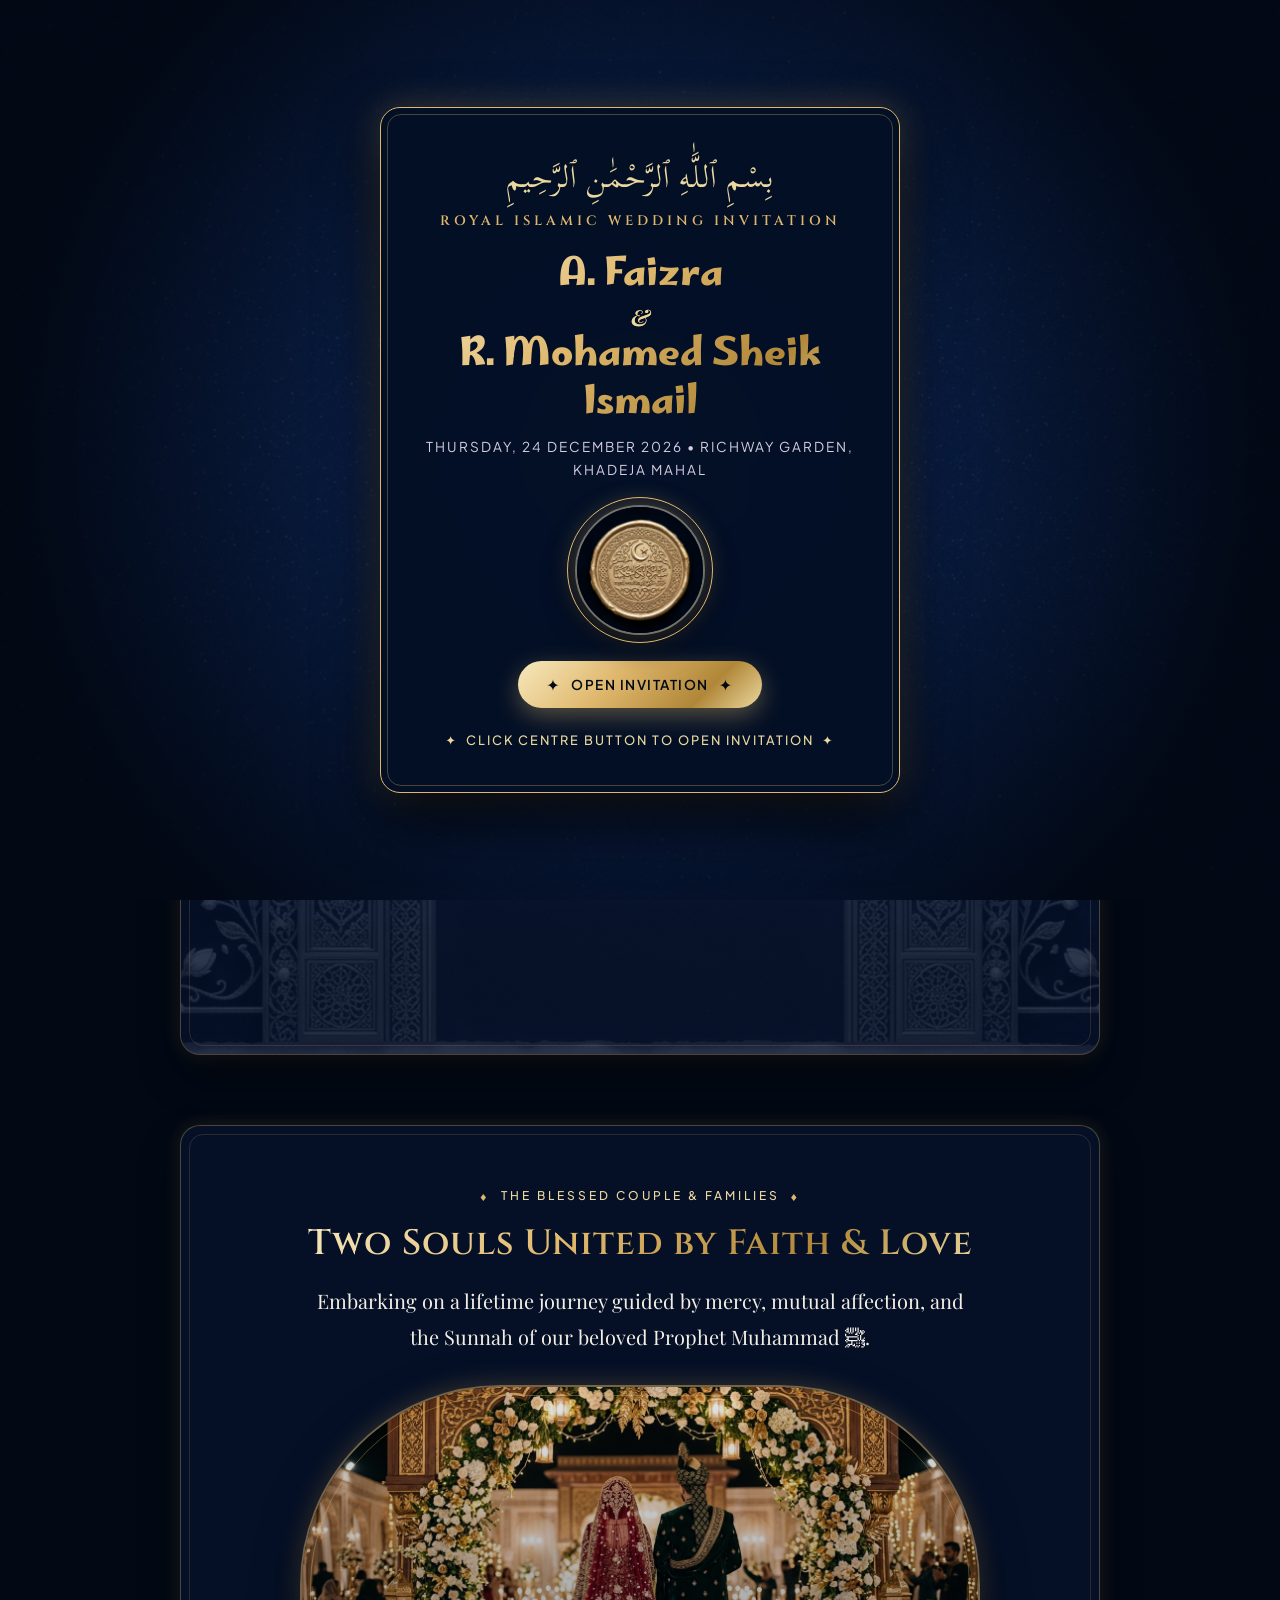
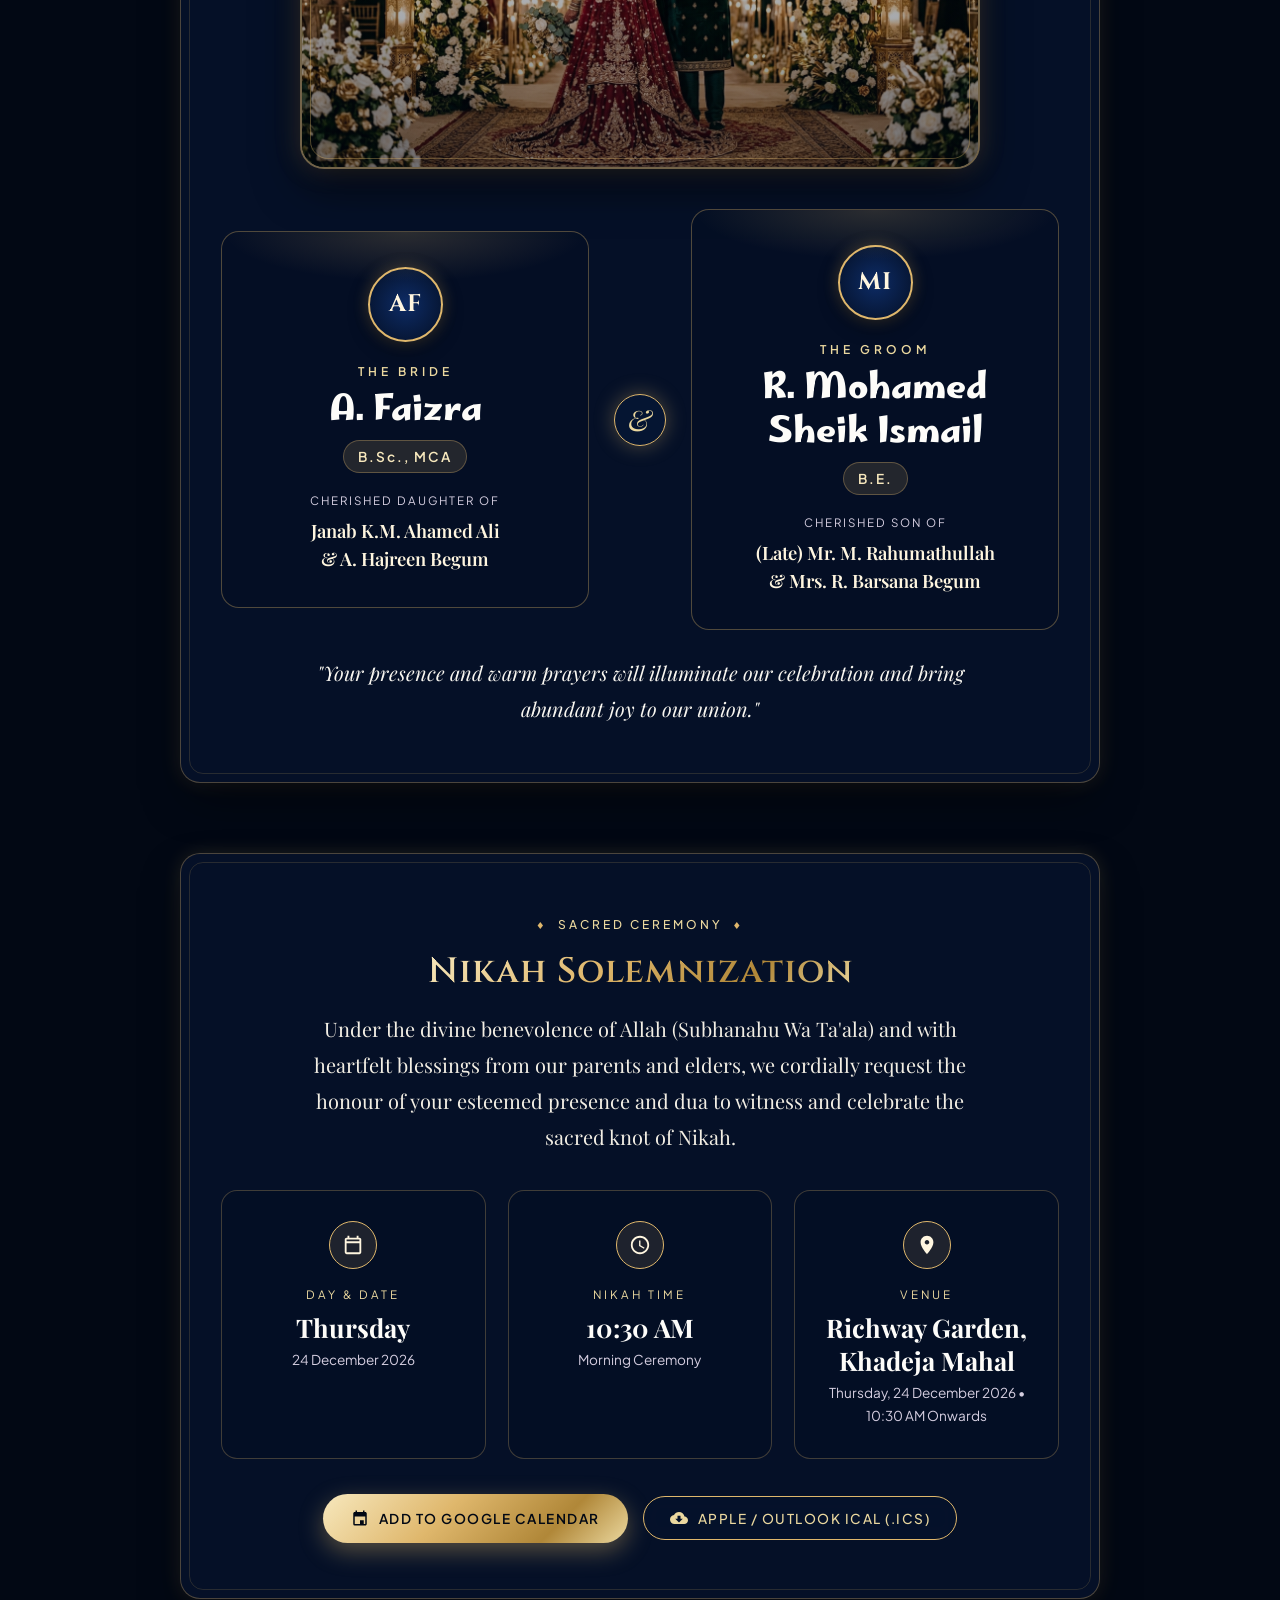
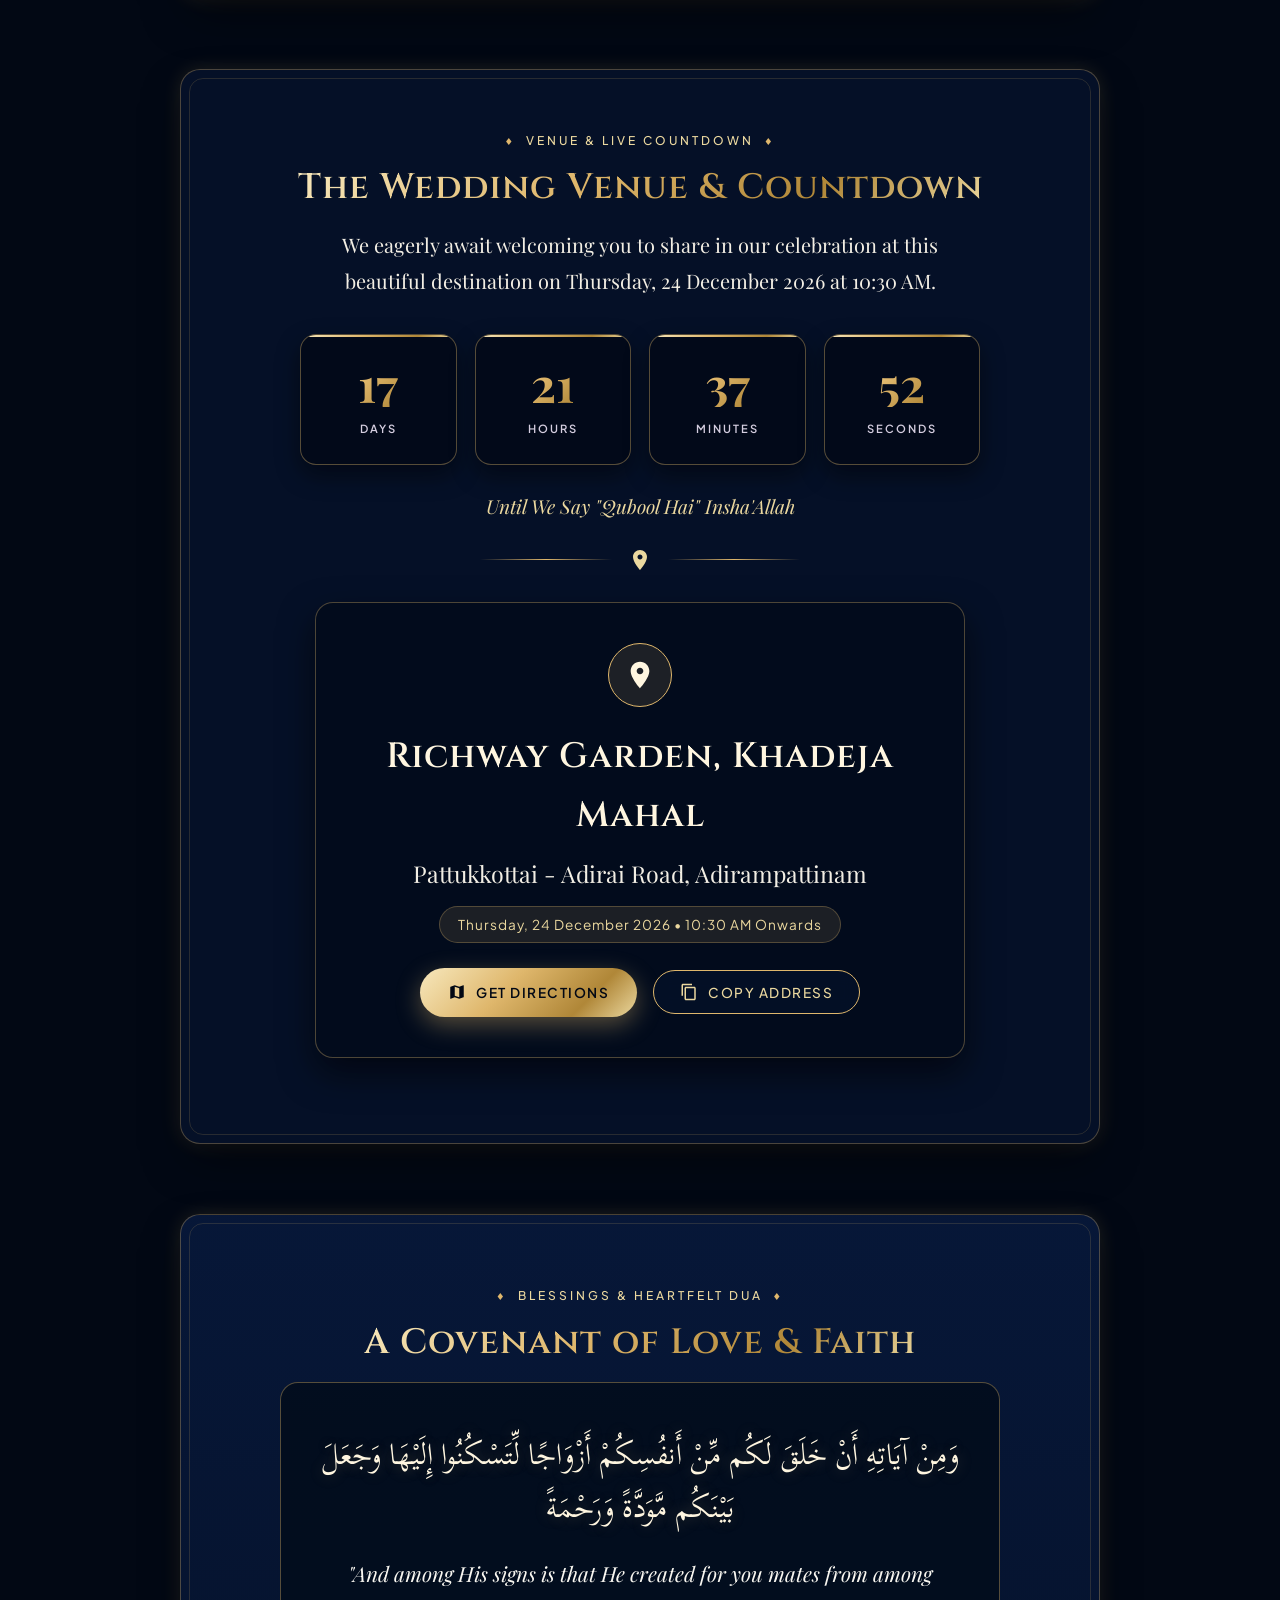
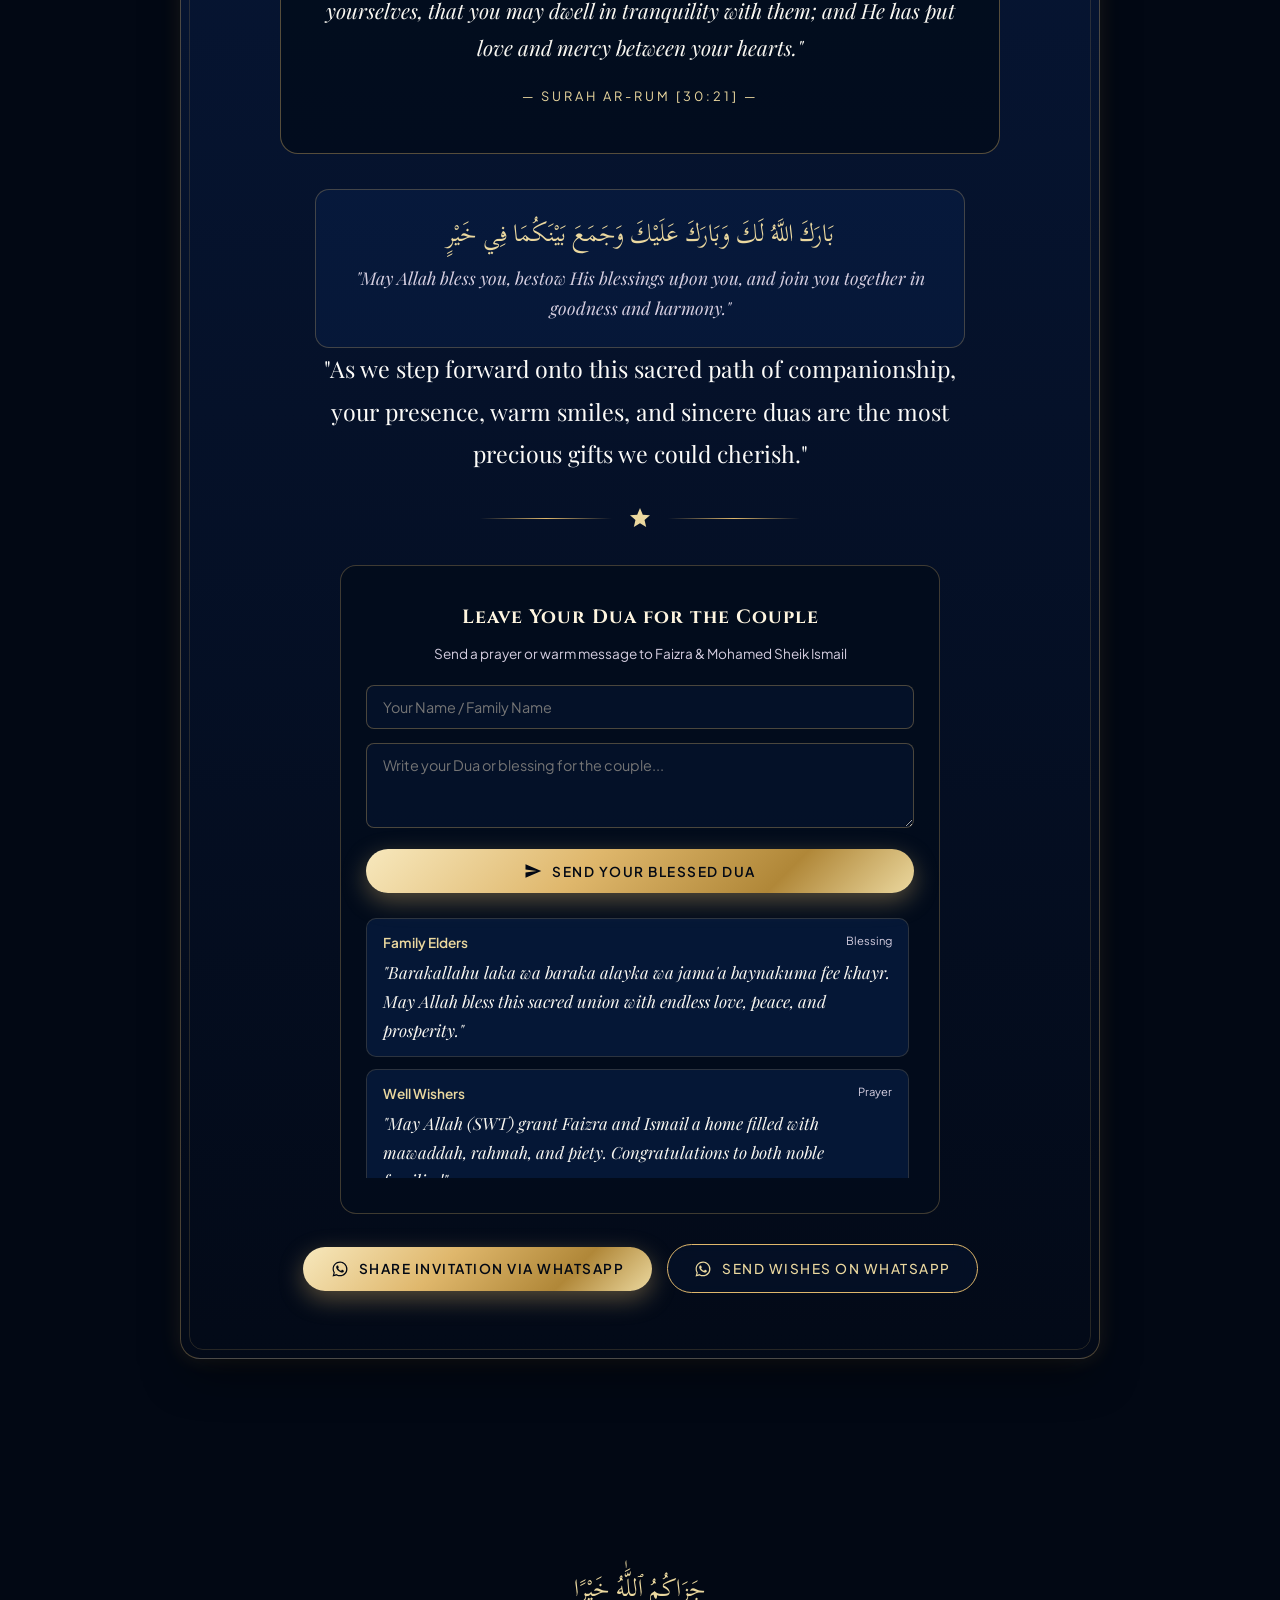
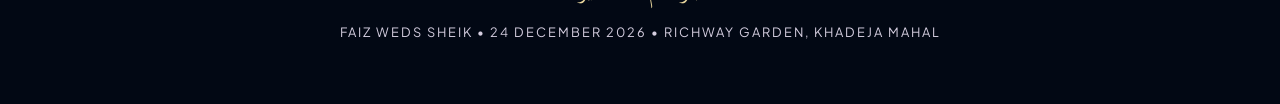
==== commit 9ff40e0a: "Fix: Remove duplicate parent cards + remove <strong> tags from Nikah page text" ====
--- a/public/index.html
+++ b/public/index.html
@@ -268,31 +268,6 @@
         </article>
       </div>
 
-      <!-- Families Section Integration -->
-      <div class="family-grid">
-        <div class="family-pillar-card reveal-item delay-1">
-          <div class="family-pillar-icon" aria-hidden="true">
-            <svg viewBox="0 0 24 24"><path d="M12 12c2.21 0 4-1.79 4-4s-1.79-4-4-4-4 1.79-4 4 1.79 4 4 4zm0 2c-2.67 0-8 1.34-8 4v2h16v-2c0-2.66-5.33-4-8-4z"/></svg>
-          </div>
-          <p class="family-pillar-side" data-i18n="family_bride_side">Bride's Parents</p>
-          <h3 class="family-pillar-names" data-i18n-html="bride_parents">
-            Janab K.M. Ahamed Ali<br>&amp; A. Hajreen Begum
-          </h3>
-          <p class="family-pillar-relation" data-i18n="family_bride_rel">Cordially request your warm presence and blessings</p>
-        </div>
-
-        <div class="family-pillar-card reveal-item delay-2">
-          <div class="family-pillar-icon" aria-hidden="true">
-            <svg viewBox="0 0 24 24"><path d="M12 12c2.21 0 4-1.79 4-4s-1.79-4-4-4-4 1.79-4 4 1.79 4 4 4zm0 2c-2.67 0-8 1.34-8 4v2h16v-2c0-2.66-5.33-4-8-4z"/></svg>
-          </div>
-          <p class="family-pillar-side" data-i18n="family_groom_side">Groom's Parents</p>
-          <h3 class="family-pillar-names" data-i18n-html="groom_parents">
-            (Late) Mr. M. Rahumathullah<br>&amp; Mrs. R. Barsana Begum
-          </h3>
-          <p class="family-pillar-relation" data-i18n="family_groom_rel">Cordially invite you to celebrate this blessed covenant</p>
-        </div>
-      </div>
-
       <p class="family-warm-invitation" data-i18n="family_invitation_msg">
         "Your presence and warm prayers will illuminate our celebration and bring abundant joy to our union."
       </p>
--- a/public/styles.css
+++ b/public/styles.css
@@ -8,7 +8,7 @@
    ========================================================================== */
 
 /* --- Google Fonts Import --- */
-@import url('https://fonts.googleapis.com/css2?family=Amiri:ital,wght@0,400;0,700;1,400&family=Cinzel:wght@500;600;700;800;900&family=Cinzel+Decorative:wght@400;700;900&family=Playfair+Display:ital,wght@0,400;0,500;0,600;0,700;0,800;1,400;1,600&family=Cormorant+Garamond:ital,wght@0,400;0,600;0,700;1,400;1,600&family=Plus+Jakarta+Sans:wght@300;400;500;600;700&family=Noto+Serif+Tamil:wght@400;600;700&family=Scheherazade+New:wght@500;600;700&display=swap');
+@import url('https://fonts.googleapis.com/css2?family=Amiri:ital,wght@0,400;0,700;1,400&family=Cinzel:wght@500;600;700;800;900&family=Cinzel+Decorative:wght@400;700;900&family=Playfair+Display:ital,wght@0,400;0,500;0,600;0,700;0,800;1,400;1,600&family=Cormorant+Garamond:ital,wght@0,400;0,600;0,700;1,400;1,600&family=Plus+Jakarta+Sans:wght@300;400;500;600;700&family=Noto+Serif+Tamil:wght@400;600;700&family=Scheherazade+New:wght@500;600;700&family=Marhey:wght@400;500;600;700&family=Reem+Kufi:wght@400;500;600;700&display=swap');
 
 /* --- Design Tokens & Variables --- */
 :root {
@@ -47,6 +47,7 @@
   --font-royal: 'Cinzel', 'Cinzel Decorative', 'Playfair Display', Georgia, serif;
   --font-serif: 'Playfair Display', 'Cormorant Garamond', Georgia, serif;
   --font-arabic: 'Scheherazade New', 'Amiri', 'Traditional Arabic', serif;
+  --font-arabic-english: 'Marhey', 'Reem Kufi', 'Scheherazade New', serif;
   --font-tamil: 'Noto Serif Tamil', 'Latha', serif;
   --font-sans: 'Plus Jakarta Sans', system-ui, -apple-system, sans-serif;
 
@@ -367,6 +368,10 @@
   box-shadow: 0 25px 60px rgba(0, 0, 0, 0.85), 0 0 35px rgba(223, 183, 108, 0.28);
   backdrop-filter: blur(14px);
   animation: cardFloat 6s ease-in-out infinite;
+  /* Flex column so all children (including wax seal & button) are centered */
+  display: flex;
+  flex-direction: column;
+  align-items: center;
 }
 
 @keyframes cardFloat {
@@ -402,15 +407,16 @@
 }
 
 .envelope-names {
-  font-family: var(--font-serif);
-  font-size: 2.2rem;
-  font-weight: 700;
+  font-family: var(--font-arabic-english);
+  font-size: 2.4rem;
+  font-weight: 600;
   color: var(--ivory-white);
-  line-height: 1.2;
+  line-height: 1.25;
   margin-bottom: 6px;
   background: var(--gold-gradient);
   -webkit-background-clip: text;
   -webkit-text-fill-color: transparent;
+  width: 100%;
 }
 
 .envelope-and {
@@ -433,9 +439,13 @@
 
 .wax-seal-wrapper {
   position: relative;
-  display: inline-block;
+  display: flex;
+  align-items: center;
+  justify-content: center;
   cursor: pointer;
   margin: 0 auto 16px;
+  width: 130px;
+  height: 130px;
   transition: transform 0.4s var(--ease-royal);
 }
 
@@ -474,11 +484,14 @@
   font-size: 0.95rem;
   letter-spacing: 2px;
   font-weight: 700;
-  display: inline-flex;
-  align-items: center;
+  display: flex;
+  align-items: center;
+  justify-content: center;
   gap: 12px;
   cursor: pointer;
   box-shadow: 0 8px 30px rgba(223, 183, 108, 0.45);
+  align-self: center;
+  width: fit-content;
 }
 
 .open-invitation-center-btn:hover {
@@ -1062,9 +1075,9 @@
 }
 
 .couple-name {
-  font-family: var(--font-serif);
-  font-size: 2.1rem;
-  font-weight: 700;
+  font-family: var(--font-arabic-english);
+  font-size: 2.2rem;
+  font-weight: 600;
   color: var(--ivory-white);
   line-height: 1.25;
   margin-bottom: 6px;
